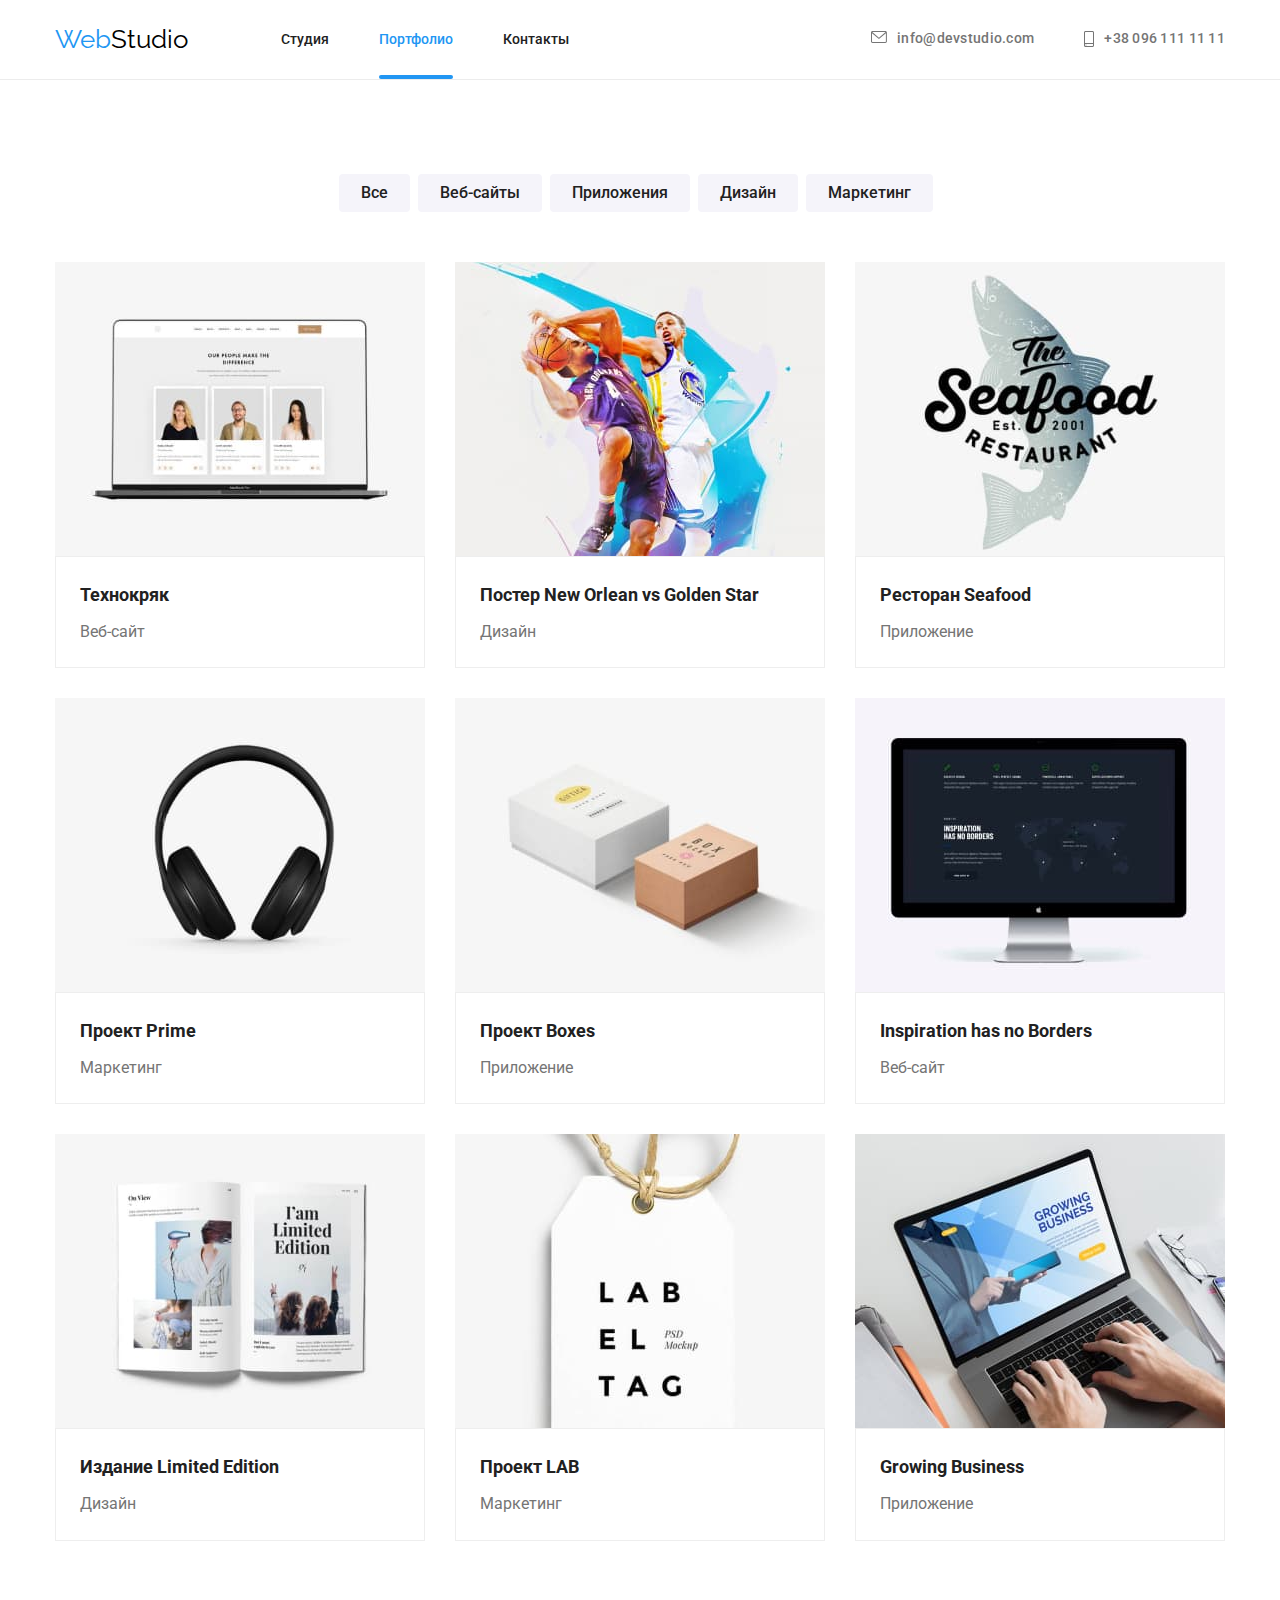
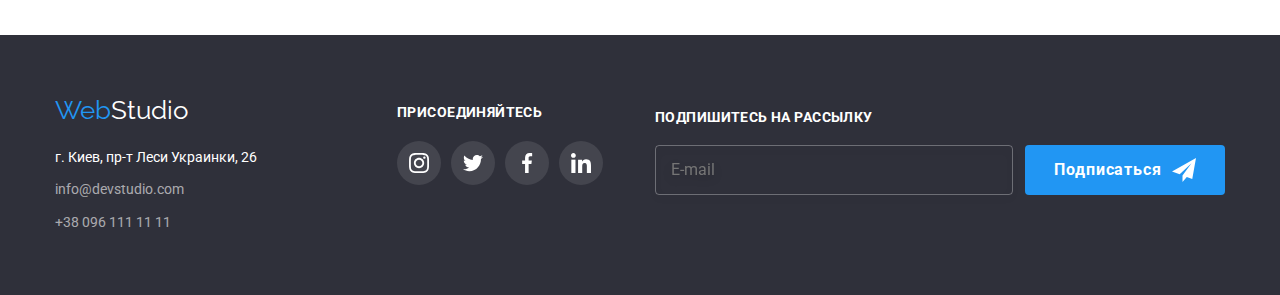
==== portfolio.html @ f8b04e7d "Add files" ====
<!DOCTYPE html>
<html lang="en">

<head>

    <meta charset="UTF-8">
    <meta http-equiv="X-UA-Compatible" content="IE=edge">
    <meta name="viewport" content="width=device-width, initial-scale=1.0">
    <title>Портфолио</title>
    <link
        href="https://fonts.googleapis.com/css2?family=Raleway:wght@700&family=Roboto:wght@400;500;700;900&display=swap"
        rel="stylesheet">
    <link rel="stylesheet"
        href="https://cdnjs.cloudflare.com/ajax/libs/modern-normalize/1.1.0/modern-normalize.min.css">
    <link rel="stylesheet" href="./css/styles.css">
</head>

<body>
    <header class="page-header">
        <nav class="container main-nav">
            <a href="./index.html" class="logo">Web</a>

            <!-- Навігація на інші сторінки -->
            <ul class="site-nav list">
                <li class="item"><a href="./index.html" class="link">Студия</a></li>
                <li class="item"><a href="./portfolio.html" class="link current">Портфолио</a></li>
                <li class="item"><a href="" class="link">Контакты</a></li>
            </ul>

            <ul class="contacts list">
                <li class="contact-item">
                    <a class="contact-link" href="mailto:info@devstudio.com">
                        <svg class="contact-nav" width="16" height="12">
                            <use href="./images/icons/symbol-defs.svg#icon-envelope"></use>
                        </svg>
                        info@devstudio.com</a>
                </li>
                <li class="contact-item">
                    <a class="contact-link" href="tel:+380961111111">
                        <svg class="contact-nav" width="10" height="16">
                            <use href="./images/icons/symbol-defs.svg#icon-smartphone"></use>
                        </svg>
                        +38 096 111 11 11</a>
                </li>
            </ul>
        </nav>
    </header>
    <main>
        <!-- Фільтри -->
        <section class="filters">
            <div class="container">
                <h1 class="filter-title">Filters</h1>
                <ul class="filters-nav list">
                    <li><button type="button primary" class="filter">Все</button></li>
                    <li><button type="button secondary" class="filter">Веб-сайты</button></li>
                    <li><button type="button secondary" class="filter">Приложения</button></li>
                    <li><button type="button secondary" class="filter">Дизайн</button></li>
                    <li><button type="button secondary" class="filter">Маркетинг</button></li>
                </ul>

                <ul class="samples-list">
                    <li class="samples">
                        <div class="sample-thumb">
                        <img class="project" src="./images/jpg-images/project1.jpg" alt="Web-site" width="370">
                        
                        <div class="sample-overlay">
                            <p>Ресурс предлагает комплексные предложения с разным уровнем функционала и сервисов.
                            Все это позволит посетителю получить исчерпывающие сведения о компании или частном лице.</p>
                        </div>

                        </div>
                        <div class="sample-description">
                            <h2 class="sample">Технокряк</h2>
                            <p class="filter-type">Веб-сайт</p>
                        </div>
                    </li>

                    <li class="samples">
                        <div class="sample-thumb">
                        <img class="project" src="./images/jpg-images/project2.jpg" alt="Poster" width="370">
                        
                        <div class="sample-overlay">
                            <p>Ресурс предлагает комплексные предложения с разным уровнем функционала и сервисов.
                                Все это позволит посетителю получить исчерпывающие сведения о компании или частном лице.</p>
                        </div>
                        </div>
                        <div class="sample-description">
                            <h2 class="sample">Постер New Orlean vs Golden Star</h2>
                            <p class="filter-type">Дизайн</p>
                        </div>
                    </li>
                    <li class="samples">
                        <div class="sample-thumb">
                        <img class="project" src="./images/jpg-images/project3.jpg" alt="Application" width="370">
                        
                        <div class="sample-overlay">
                            <p>Ресурс предлагает комплексные предложения с разным уровнем функционала и сервисов.
                                Все это позволит посетителю получить исчерпывающие сведения о компании или частном лице.</p>
                        </div>
                        </div>
                        <div class="sample-description">
                            <h2 class="sample">Ресторан Seafood</h2>
                            <p class="filter-type">Приложение</p>
                        </div>
                    </li>
                    <li class="samples">
                        <div class="sample-thumb">
                        <img class="project" src="./images/jpg-images/project4.jpg" alt="Marketing" width="370">
                        
                        <div class="sample-overlay">
                            <p>Ресурс предлагает комплексные предложения с разным уровнем функционала и сервисов.
                                Все это позволит посетителю получить исчерпывающие сведения о компании или частном лице.</p>
                        </div>
                        </div>
                        <div class="sample-description">
                            <h2 class="sample">Проект Prime</h2>
                            <p class="filter-type">Маркетинг</p>
                        </div>
                    </li>
                    <li class="samples">
                        <div class="sample-thumb">
                        <img class="project" src="./images/jpg-images/project5.jpg" alt="Application" width="370">
                        
                        <div class="sample-overlay">
                            <p>Ресурс предлагает комплексные предложения с разным уровнем функционала и сервисов.
                                Все это позволит посетителю получить исчерпывающие сведения о компании или частном лице.</p>
                        </div>
                        </div>
                        <div class="sample-description">
                            <h2 class="sample">Проект Boxes</h2>
                            <p class="filter-type">Приложение</p>
                        </div>
                    </li>
                    <li class="samples">
                        <div class="sample-thumb">
                        <img class="project" src="./images/jpg-images/project6.jpg" alt="Web-site" width="370">
                        
                        <div class="sample-overlay">
                            <p>Ресурс предлагает комплексные предложения с разным уровнем функционала и сервисов.
                                Все это позволит посетителю получить исчерпывающие сведения о компании или частном лице.</p>
                        </div>
                        </div>
                        <div class="sample-description">
                            <h2 class="sample">Inspiration has no Borders</h2>
                            <p class="filter-type">Веб-сайт</p>
                        </div>
                    </li>
                    <li class="samples">
                        <div class="sample-thumb">
                        <img class="project" src="./images/jpg-images/project7.jpg" alt="Design" width="370">
                        
                        <div class="sample-overlay">
                            <p>Ресурс предлагает комплексные предложения с разным уровнем функционала и сервисов.
                                Все это позволит посетителю получить исчерпывающие сведения о компании или частном лице.</p>
                        </div>
                        </div>
                        <div class="sample-description">
                            <h2 class="sample">Издание Limited Edition</h2>
                            <p class="filter-type">Дизайн</p>
                        </div>
                    </li>
                    <li class="samples">
                        <div class="sample-thumb">
                        <img class="project" src="./images/jpg-images/project8.jpg" alt="Marketing" width="370">
                        
                        <div class="sample-overlay">
                            <p>Ресурс предлагает комплексные предложения с разным уровнем функционала и сервисов.
                                Все это позволит посетителю получить исчерпывающие сведения о компании или частном лице.</p>
                        </div>
                        </div>
                        <div class="sample-description">
                            <h2 class="sample">Проект LAB</h2>
                            <p class="filter-type">Маркетинг</p>
                        </div>
                    </li>
                    <li class="samples">
                        <div class="sample-thumb">
                        <img class="project" src="./images/jpg-images/project9.jpg" alt="Application" width="370">
                        
                        <div class="sample-overlay">
                            <p>Ресурс предлагает комплексные предложения с разным уровнем функционала и сервисов.
                                Все это позволит посетителю получить исчерпывающие сведения о компании или частном лице.</p>
                        </div>
                        </div>
                        <div class="sample-description">
                            <h2 class="sample">Growing Business</h2>
                            <p class="filter-type">Приложение</p>
                        </div>
                    </li>
                </ul>
            </div>
        </section>
    </main>
    <footer class="footer">
        <section class="container footer-nav">
            <div>
                <a href="./index.html" class="footer-logo">Web</a>
                <address>
                    <ul class="footer-contacts">
                        <li class="address-item"><a
                                href="https://www.google.com/maps/place/%D0%B1%D1%83%D0%BB%D1%8C%D0%B2%D0%B0%D1%80+%D0%9B%D0%B5%D1%81%D1%96+%D0%A3%D0%BA%D1%80%D0%B0%D1%97%D0%BD%D0%BA%D0%B8,+26,+%D0%9A%D0%B8%D1%97%D0%B2,+%D0%A3%D0%BA%D1%80%D0%B0%D1%97%D0%BD%D0%B0,+02000/@50.4265807,30.5383858,17z/data=!3m1!4b1!4m5!3m4!1s0x40d4cf0e033ecbe9:0x57a4dffefec77da0!8m2!3d50.4265807!4d30.5383858"
                                target="_blank" class="footer-contact-address">г.
                                Киев, пр-т Леси Украинки, 26</a></li>
                        <li class="address-item"><a href="mailto:info@devstudio.com"
                                class="footer-contact-email">info@devstudio.com</a>
                        </li>
                        <li class="address-item"><a href="tel:+380961111111" class="footer-contact-tel">+38 096 111 11
                                11</a></li>
                    </ul>
                </address>
            </div>
            <div class="join-us">
            <section class="join-us">
                <p class="join-title">Присоединяйтесь</p>
                <ul class="join-list">
                    <li class="social-link">
                        <a class="icon-link" href="./images/icons/symbol-defs.svg#icon-instagram">
                            <svg class="social-icon" width="20" height="20">
                                <use href="./images/icons/symbol-defs.svg#icon-instagram">
                                </use>
                            </svg>
                        </a>
                    </li>
                    <li class="social-link">
                        <a class="icon-link" href="./images/icons/symbol-defs.svg#icon-twitter">
                            <svg class="social-icon" width="20" height="20">
                                <use href="./images/icons/symbol-defs.svg#icon-twitter"></use>
                            </svg>
                        </a>
                    </li>
                    <li class="social-link">
                        <a class="icon-link" href="./images/icons/symbol-defs.svg#icon-facebook">
                            <svg class="social-icon" width="20" height="20">
                                <use href="./images/icons/symbol-defs.svg#icon-facebook"></use>
                            </svg>
                        </a>
                    </li>
                    <li class="social-link">
                        <a class="icon-link" href="./images/icons/symbol-defs.svg#icon-linkedin">
                            <svg class="social-icon" width="20" height="20">
                                <use href="images/icons/symbol-defs.svg#icon-linkedin"></use>
                            </svg>
                        </a>
                    </li>
                </ul>
            </div>
            <div class="subscription">
               <p class="subscription-text">Подпишитесь на рассылку
                 <form class="subscription-form" name="subscription-form" autocomplete="off">
                   <label class="subscription-label">
                       <input placeholder="E-mail" type="email" name="email" class="email" />

                         <button type="button" class="subscription-submit">Подписаться
                        <svg width="24" height="24" class="subscribe-icon">
                    <use width="24" height="24" href="./images/icons/symbol-defs.svg#icon-icon-send"></use>
                        </svg>
                  </button>
                </label>
              </form>
            </p>
         </div>
        </div>
      </div>
    </section>
    </footer>
</body>
</html>
---- css/styles.css ----
/* main color #212121 */
/* secondary color #757575 */
/* accent color #2196F3 */
/* main white color #FFFFFF */
/* secondary white color rgba(255, 255, 255, 0.6) */

:root {
    --primary-text-color: #757575;
    --title-text-color: #212121;
    --accent-color: rgb(33, 150, 243);
    --primary-white-color: #FFFFFF;
    --button-color: #F5F4FA;
    --secondary-white-color: rgba(255, 255, 255, 0.6);
    --footer-color: #2F303A;
    --logo-text-color: #000000;
    --team-bg-color: #f5f4fa;
    --secondary-border-color: #eeeeee;
    --order-background: #C4C4C4;
    --border-color: #ECECEC;
    --icon-fill: rgba(175, 177, 184, 1);
    --backdrop-background: rgba(0, 0, 0, 0.2);

    --timing-function: cubic-bezier(0.4, 0, 0.2, 1);
}

body {
    /* width: 1200px; */
    font-family: Roboto, sans-serif;
    background-color: var(--primary-white-color);
    color: var(--primary-text-color);
}

.container {
    padding-left: 15px;
    padding-right: 15px;
    margin-left: auto;
    margin-right: auto;
    width: 1200px;
}

header {
    border-bottom: 1px solid var(--border-color);
    padding: 24px 0;
}

.main-nav {
    display: flex;
    align-items: center;
    /* height: 80px; */
}

.logo {
    color: var(--accent-color);
    font-family: Raleway, sans-serif;
    font-size: 26px;
    line-height: 1.19;
    text-decoration: none;
    /* color: #2196F3; */
}

.logo::after {
    content: "Studio";
    color: var(--logo-text-color);
}

/* any list */
ul {
    list-style: none;
    padding: 0;
    margin: 0;
}

/* site nav */

.site-nav {
    display: flex;
    margin-left: 93px;
}

.site-nav .item:not(:last-child) {
    margin-right: 50px;
}

.site-nav .link {
    padding-top: 32px ;
    padding-bottom: 32px;
    position: relative;
    font-weight: 500;
    font-size: 14px;
    line-height: 1.14;
    color: var(--title-text-color);
    text-decoration: none;
    transition-duration: 250ms;
    transition-timing-function: cubic-bezier(0.4, 0, 0.2, 1);
}

.site-nav .link:hover,
.site-nav .link:focus {
    color: var(--accent-color);
}

.link.current::after {
    position: absolute;
    bottom: 0;
    left: 0;
    content: "";
    display: inline-block;
    width: 100%;
    height: 4px;
    background: #2196F3;
    border-radius: 2px;
}





/* header contacts */
.contacts {
    display: flex;
    margin-left: auto;
}

.contacts a {
    display: flex;
}

/* justify-content: center;
    align-items: center; */
/* font-size: 14px;
    line-height: 1.1;
    letter-spacing: 0.02em;
    color: var(--primary-text-color);
 */

.contacts .contact-item+.contact-item {
    margin-left: 50px;
}

.contact-nav {
    margin-right: 10px;
}

.contact-link {
    color: var(--primary-text-color);
    fill: var(--primary-text-color);
    font-weight: 500;
    font-size: 14px;
    line-height: 1.14;
    letter-spacing: 0.02em;
    text-decoration: none;
    transition-duration: 250ms;
    transition-timing-function: cubic-bezier(0.4, 0, 0.2, 1);
}

.contact-link:hover,
.contact-link:focus {
    color: var(--accent-color);
    fill: var(--accent-color);
}

/* .contacts list {
    display: flex;
    margin-right: 10px;
} */

.filters-nav .link {
    color: var(--accent-color);
    transition-duration: 250ms;
    transition-timing-function: cubic-bezier(0.4, 0, 0.2, 1);
}

.filters-nav .link:hover,
.filters-nav .link:focus {
    color: var(--accent-color);
}

.link.current {
    color: var(--accent-color);
}

/* Эффективные решения для вашего бизнеса */
.order {
    height: 600px;
    max-width: 1600px;
    margin-left: auto;
    margin-right: auto;
    background-image:
     linear-gradient(to right, rgba(47, 48, 58, 0.4), rgba(47, 48, 58, 0.4)),
        url(../images/jpg-images/order-image.jpg);
    background-repeat: no-repeat;
    background-position: center;
    background-size: cover;
    text-align: center;
    padding-top: 200px;
    padding-bottom: 200px;
}

.order-title {
    text-align: center;
    margin: 0 auto;
    /* padding-bottom: 30px;
    /* margin-top: 0; */
    margin-bottom: 30px;
    font-weight: 900;
    font-size: 44px;
    line-height: 1.36;
    /* text-align: center; */
    letter-spacing: 0.06em;
    text-transform: uppercase;
    color: var(--primary-white-color);
    width: 696px;
}

.backdrop{
    position: fixed;
    top: 0;
    left: 0;
    width: 100%;
    height: 100%;
    background-color: var(--backdrop-background);
    transition: opacity 250ms cubic-bezier(0.4, 0, 0.2, 1);
    opacity: 1;
}

.backdrop.is-hidden{
    opacity: 0;
    pointer-events: none;
}

.modal{
    display: inline-block;
    position: absolute;
    top: 50%;
    left: 50%;
    transform: translate(-50%, -50%);
    min-width: 528px;
    max-height: 581px;
    border-radius: 4px;
    padding: 40px;
    background: var(--primary-white-color);
    border-radius: 4px;
}


.close-button {
    position: absolute;
    display: flex;
    justify-content: center;
    align-items: center;
    right: 8px;
    top: 8px;
    border-radius: 50%;
    cursor: pointer;
    width: 30px;
    height: 30px;
    border: 1px solid var(--border-color);
    background-color: var(--primary-white-color);
    color: var(--accent-color);
    transition: fill 250ms var(--timing-function);
}

.close-icon:hover,
.close-icon:focus {
fill: var(--accent-color);
}

.close-icon {
    fill: var(--primary-text-color);
    width: 15px;
    height: 15px;
    border: 1px solid transparent;
}

.callback {
    margin-top: 0;
    margin-bottom: 12px;
    font-weight: 700;
    font-size: 20px;
    line-height: 1.15;
    text-align: center;
    letter-spacing: 0.03em;
    color: var(--title-text-color);
}
.form-field{
position: relative;
margin-bottom: 10px;
transition: border 250ms var(--timing-function);
}

.input-title{
width: 100%;
top: 50%;
left: 0;
display: block;
margin-bottom: 5px;
font-weight: 400;
font-size: 12px;
line-height: 1.16;
letter-spacing: 0.01em;
color: var(--primary-text-color);
text-align: left;
}

.form-input{
    display: block;
    width: 100%;
    height:40px;
    margin: 0;
    padding: 10px 30px 10px 40px;
    font: inherit;
    border: 1px solid rgba(33, 33, 33, 0.2);
    border-radius: 4px;
    cursor: pointer;
    outline: none;
    transition: border 250ms var(--timing-function);
   
}

.form-input:focus-within,
.form-input:hover{
    border: 1px solid var(--accent-color);
}

.input-icon {
    position: absolute;
    top: 30px;
    left: 10px;
    transition: border 250ms var(--timing-function);
}

.form-field:focus-within .input-icon,
.form-field:hover .input-icon{
fill: var(--accent-color);
}

.textarea-field {
    outline: none;
    resize: none;
    justify-content: center;
    padding: 16px 12px;
    width: 448px;
    height: 120px;
    margin-top: 4px;

    border: 1px solid rgba(33, 33, 33, .2);
    transition: border 250ms var(--timing-function);
    cursor: pointer;
    border-radius: 4px;

}

.textarea-field:focus,
 .textarea-field:hover{
    border: 1px solid var(--accent-color);
}

  .checkbox {
    display: block;
    position: relative;
    
}

.input-checkbox{
    width: 16px;
    height: 16px;
}
.contract-checkbox {
    display: flex;
    justify-content: center;
    align-items: center;

}
   .checkbox-icon { 
    display: flex;
    justify-content: center;
    align-items: center;
    margin-right: 7px;
    width: 16px;
    height: 16px;
    top: 50%;
    transform: translateY(-50%);
    
    border: 2px solid var(--accent-color);
    border-radius: 2px;
    overflow: hidden;
    cursor: pointer;
    background-color: var(--primary-white-color);
    fill: var(--accent-color);
    opacity: 0;
    transition: border 250ms var(--timing-function), background 250ms var(--timing-function);
    
    }

.input-checkbox:checked+.checkbox-icon {
    background-color: var(--accent-color);
    background-origin: border-box;
    border-color: var(--accent-color);
    fill: var(--primary-white-color);
}

.input-checkbox:checked+.checkbox-icon:focus,
.input-checkbox:checked+.checkbox-icon:hover {
background-color: var(--accent-color);
}



.text-checkbox {
    font-size: 14px;
    line-height: 1.71;
    color: var(--primary-text-color);
}

.checkbox-link {
    color: var(--accent-color);
    text-decoration: underline;
}

.form-button{
    border: none;
    background-color: var
    width: 200px;
    height: 50px;
    padding: 10px 55px;
    font-weight: 700;
    font-size: 16px;
    line-height: 1.88;
    letter-spacing: 0.06em;
    border-radius: 4px;
    cursor: pointer;
    transition: border 250ms var(--timing-function), background 250ms var(--timing-function);
}

.form-button:hover,
.form-button:focus {
color: var(--primary-white-color);
background-color: var(--accent-color);
box-shadow: 0px 4px 4px rgba(0, 0, 0, 0.15);
}


/* Заказать услугу */
.button {
    display: flex;
    padding: 10px 32px;
    min-width: 200px;
    height: 50px;
    font-family: inherit;
    color: var(--primary-white-color);
    background-color: var(--accent-color);
    font-weight: 700;
    font-size: 16px;
    line-height: 1.9;
    border: none;
    border-radius: 4px;
    cursor: pointer;
    letter-spacing: 0.06em;
    margin: 0 auto;
}

/* order buttons */

/* .button.primary {
    color: var(--primary-white-color);
    background-color: var(--accent-color);
}

.button.secondary {
    color: var(--accent-color);
    background-color: var(--primary-white-color);
}

.button:hover,
.button:focus {
    color: var(--primary-white-color);
    background-color: var(--accent-color);
} */

/* direction and team */

.works-list {
    display: flex;
}

.works {
    padding-top: 94px;
    padding-bottom: 94px;

}

.works-list .work:not(:last-child) {
    margin-right: 30px;
}

.work-title {
    text-align: center;
    color: var(--title-text-color);
    font-weight: 700;
    font-size: 36px;
    line-height: 1.17;
    margin-bottom: 50px;
    margin-top: 0;
}

.work-thumb{
    position:relative;
}

.work-sample{
    display: block;
}

.work-item{
display: flex;
justify-content: center;
position: absolute;
bottom: 0;
left: 0;
width: 370px;
background: rgba(47, 48, 58, 0.8);
color: var(--primary-white-color);
}


.work-item-title{
font-size: 14px;
font-weight: 700;
line-height: 1.14;
letter-spacing: 0.03em;
text-transform: uppercase;
padding-top: 27px;
padding-bottom: 27px;
margin: 0;
}



/* our team */

.team-list {
    display: flex;
    flex-wrap: wrap;
}

.team-title {
    text-align: center;
    color: var(--title-text-color);
    font-weight: 700;
    font-size: 36px;
    line-height: 1.17;
    margin-bottom: 50px;
    margin-top: 0;
}

.team-members {
    background-color: var(--team-bg-color);
    padding-top: 94px;
    padding-bottom: 94px;

}

.team-member {
    width: calc(100% -3*30/4);
    box-shadow: 0px 1px 3px rgba(0, 0, 0, 0.12), 0px 1px 1px rgba(0, 0, 0, 0.14), 0px 2px 1px rgba(0, 0, 0, 0.2);
    border-radius: 0px 0px 4px 4px;
}

.person {
    display: block;
    width: 270px;
    height: 260px;
}

.team-list .team-member:not(:last-child) {
    margin-right: 30px;
}

.specialist {
    display: block;
    padding-top: 30px;
    padding-bottom: 30px;
    text-align: center;
    background-color: var(--primary-white-color);
    border-radius: 0px 0px 4px 4px;
}

.specialist-links {
    display: flex;
    margin-left: 32px;
}

.specialist-links .social-link {
    fill: var(--icon-fill);
}

.specialist-links .social-link:not(:last-child) {
    margin-right: 10px;
}

.name {
    color: var(--title-text-color);
    /* height: 19px; */
    margin-top: 0;
    margin-bottom: 0;
    font-weight: 500;
    font-size: 16px;
    line-height: 1.19;
}

.position {
    margin-top: 10px;
    margin-bottom: 0;
    padding-bottom: 16px;
    font-size: 16px;
    line-height: 1.19;
}

/* --------Clients------- */

.clients {
    display: flex;
    justify-content: center;
    padding-top: 94px;
    padding-bottom: 94px;
}

.clients-title {
    text-align: center;
    color: var(--title-text-color);
    font-weight: 700;
    font-size: 36px;
    line-height: 1.17;
    margin-bottom: 50px;
    margin-top: 0;
    letter-spacing: 0.03em;
}

.clients-list {
    display: flex;
    justify-content: center;
    align-items: center;
}

.clients-list .clients-item:not(:last-child) {
    margin-right: 30px;
}

.clients-item {
    width: 170px;
}

.button-client {
    display: flex;
    justify-content: center;
    width: 170px;
    height: 92px;
    border: 1px solid var(--icon-fill);
    fill: var(--icon-fill);
    border-radius: 4px;
    transition-duration: 250ms;
    transition-timing-function: cubic-bezier(0.4, 0, 0.2, 1);
}

.button-client:hover,
.button-client:focus {
    fill: var(--accent-color);
    border: 1px solid var(--accent-color);
}

.button-icon {
    width: 106px;
    height: 60px;
    margin: 16px 32px;
    color: var(--icon-fill);
    justify-content: center;
}

/* filters */

.filters {
    padding-top: 94px;
    padding-bottom: 94px;
}

.filter {
    display: inline-block;
    padding: 6px 22px;
    /* height: 38px; */
    font-family: inherit;
    color: var(--title-text-color);
    background-color: var(--button-color);
    text-align: center;
    font-weight: 500;
    font-size: 16px;
    line-height: 1.6;
    border: none;
    border-radius: 4px;
    cursor: pointer;
    margin-right: 8px;
    transition-duration: 250ms;
    transition-timing-function: cubic-bezier(0.4, 0, 0.2, 1);
}

.filter:hover,
.filter:focus {
    color: var(--primary-white-color);
    background-color: var(--accent-color);
}

.filter-title {
    display: none;
}

.filters-nav {
    display: flex;
    justify-content: center;
    margin-bottom: 50px;
}


.filter-type {
    font-size: 16px;
    line-height: 1.9;
    margin-top: 0;
    margin-bottom: 0;
}

.samples-list {
    display: flex;
    flex-wrap: wrap;
}

.samples {
    margin-right: 30px;
    margin-bottom: 30px;
    flex-basis: calc((100% - 60px) / 3);
    max-width: 370px;
    background: var(--primary-white-color);
}

.samples:nth-of-type(3n) {
    margin-right: 0;
}

.samples:nth-last-child(-n + 3) {
    margin-bottom: 0;
}

.sample {
    color: var(--title-text-color);
    font-weight: 700;
    font-size: 18px;
    line-height: 2;
    margin-bottom: 4px;
    margin-top: 0;
}

.sample-thumb{
    position: relative;
    width: 370px;
    height:294px;
    overflow: hidden;
    margin-left: auto;
    margin-left: auto;
    cursor: pointer;  
}

.sample-thumb:hover .sample-overlay{
    transform: translateX(0);
    opacity: 0.8;
}

.sample-overlay{
  position: absolute; 
  top: 0; 
  left: 0;
  width: 100%;
  height: 100%;
  background: rgba(33, 150, 243, 1);
  transform: translateY(100%);
  transition: 250ms cubic-bezier(0.4, 0, 0.2, 1);
  
}

.sample-overlay > p{
    font-weight: 400;
    font-size: 18px;
    line-height: 28px;
    letter-spacing: 0.03em;
    margin: 63px 24px;
    color: var(--primary-white-color);
}

.samples:hover,
.samples:focus {
    box-shadow: 0px 1px 1px rgba(0, 0, 0, 0.12), 0px 4px 4px rgba(0, 0, 0, 0.06), 1px 4px 6px rgba(0, 0, 0, 0.16);
}

.samples img {
    display: block;
}

.sample-description {
    display: block;
    padding: 20px 24px 20px 24px;
    border: 1px solid var(--secondary-border-color);
}

.project {
    width: 370px;
    height: 294px;
}


/* our features */

.our-features {
    margin: 0;
    display: none;
}

.features-list {
    display: flex;
    width: 1200px;
}

.feature-titles {
    display: flex;
    flex-wrap: wrap;
    justify-content: space-between;
    padding: 0;
    margin: 0;

}

.features {
    padding-top: 94px;
    margin: 0;
    display: flex;
    justify-content: space-between;
}

.feature::before {
    display: block;
    content: "";
    width: 270px;
    height: 120px;
    margin-bottom: 30px;
    background-repeat: no-repeat;
    background-size: 70px;
    background-position: center;
    background-color: var(--button-color);
    border-radius: 4px;
}

.icon-antenna::before {
    background-image: url(../images/icons/SVG-light/antenna-icon-copy.svg);
}

.icon-clock::before {
    background-image: url(../images/icons/SVG-light/clock-icon-copy.svg);
}

.icon-diagram::before {
    background-image: url(../images/icons/SVG-light/diagram-icon-copy.svg);
}

.icon-astronaut::before {
    background-image: url(../images/icons/SVG-light/astronaut-icon-copy.svg);
}


.features-list .feature:not(:last-child) {
    margin-right: 30px;
}

.feature-title {
    color: var(--title-text-color);
    font-weight: 700;
    font-size: 14px;
    line-height: 1.14;
    text-transform: uppercase;
    margin-top: 0;
    margin-bottom: 10px;
    letter-spacing: 0.03em;
}

.feature-text {
    margin-top: 10px;
    margin-bottom: 0;
    font-size: 14px;
    line-height: 1.7;
    letter-spacing: 0.03em;
}

/* footer */
.footer {
    display: flex;
    margin-top: 0;
    background-color: var(--footer-color);
    padding-top: 60px;
    padding-bottom: 60px;
}

.footer-nav {
    display: flex;
} 

.footer-contacts {
    margin-top: 20px;
}

.footer-contact-address {
    color: var(--primary-white-color);
    font-size: 14px;
    line-height: 1.7;
    text-decoration: none;
    font-style: normal;
    transition-duration: 250ms;
    transition-timing-function: cubic-bezier(0.4, 0, 0.2, 1);
}

.footer-contact-tel,
.footer-contact-email {
    color: var(--secondary-white-color);
    font-size: 14px;
    line-height: 1.7;
    text-decoration: none;
    font-style: normal;
    transition-duration: 250ms;
    transition-timing-function: cubic-bezier(0.4, 0, 0.2, 1);
}

.footer-contacts a:hover,
.footer-contacts a:focus {
    color: var(--accent-color);
}

.address-item:not(:last-child) {
    margin-bottom: 9px;
}


.footer-logo {
    color: var(--accent-color);
    font-family: Raleway, sans-serif;
    font-size: 26px;
    line-height: 1.19;
    text-decoration: none;
}

.footer-logo::after {
    content: "Studio";
    color: var(--primary-white-color);
}

.join-us {
    margin-left: 70px;
}

.join-title {
    font-weight: 700;
    font-size: 14px;
    line-height: 1.14;
    letter-spacing: 0.03em;
    text-transform: uppercase;
    color: var(--primary-white-color);
    margin-top: 10px;
    margin-bottom: 20px;
}

.join-list {
    display: flex;
    align-items: center;
}

.social-link {
    fill: var(--primary-white-color);
}

.join-list .social-link:not(:last-child) {
    margin-right: 10px;
}

.icon-link {
    display: flex;
    justify-content: center;
    align-items: center;
    width: 44px;
    height: 44px;
    background: rgba(255, 255, 255, 0.1);
    border-radius: 50%;
    margin-left: auto;
    margin-right: auto;
    fill: var(--grey-text-color);
    transition-duration: 250ms;
    transition-timing-function: cubic-bezier(0.4, 0, 0.2, 1);
}

.icon-link:hover,
.icon-link:focus {
    fill: var(--primary-white-color);
    background-color: var(--accent-color);
    border-radius: 50%;
}
 /* -----------------Subscribe---------------- */
.subscription {
    display: block;
    margin-right: 0;
    margin-left: auto;
}

.subscription-text {
    font-weight: 700;
    font-size: 14px;
    line-height: 16px;
    letter-spacing: 0.03em;
    text-transform: uppercase;
    padding: 0;
    margin-bottom: 20px;
    color: var(--primary-white-color);
}
.subscription-label {
    display: flex;
    margin: 0;
}

.email {
    display: block;
    font-weight: 400;
    font-size: 16px;
    line-height: 1.25;

    width: 358px;
    height: 50px;
    margin-right: 12px;
    padding: 15px 15px;

    border: 1px solid rgba(255, 255, 255, 0.3);
    filter: drop-shadow(0px 4px 4px rgba(0, 0, 0, 0.15));
    border-radius: 4px;
    color: var(--primary-white-color);
    background-color: transparent;

}


.subscribe-icon {
    margin-left: 10px;
    fill: var(--primary-white-color);
    width: 24px;
    height: 24px;
    }

 .subscription-submit {
    display: flex;
    justify-content: center;
    align-items: center;
    
    min-width: 200px;
    height: 50px;
    font-family: inherit;
    font-weight: 700;
    font-size: 16px;
    line-height: 1.88;
    letter-spacing: 0.06em;
    border: 1px solid transparent;
    border-radius: 4px;
    color: var(--primary-white-color);
    background-color: var(--accent-color);
    cursor: pointer;
    }
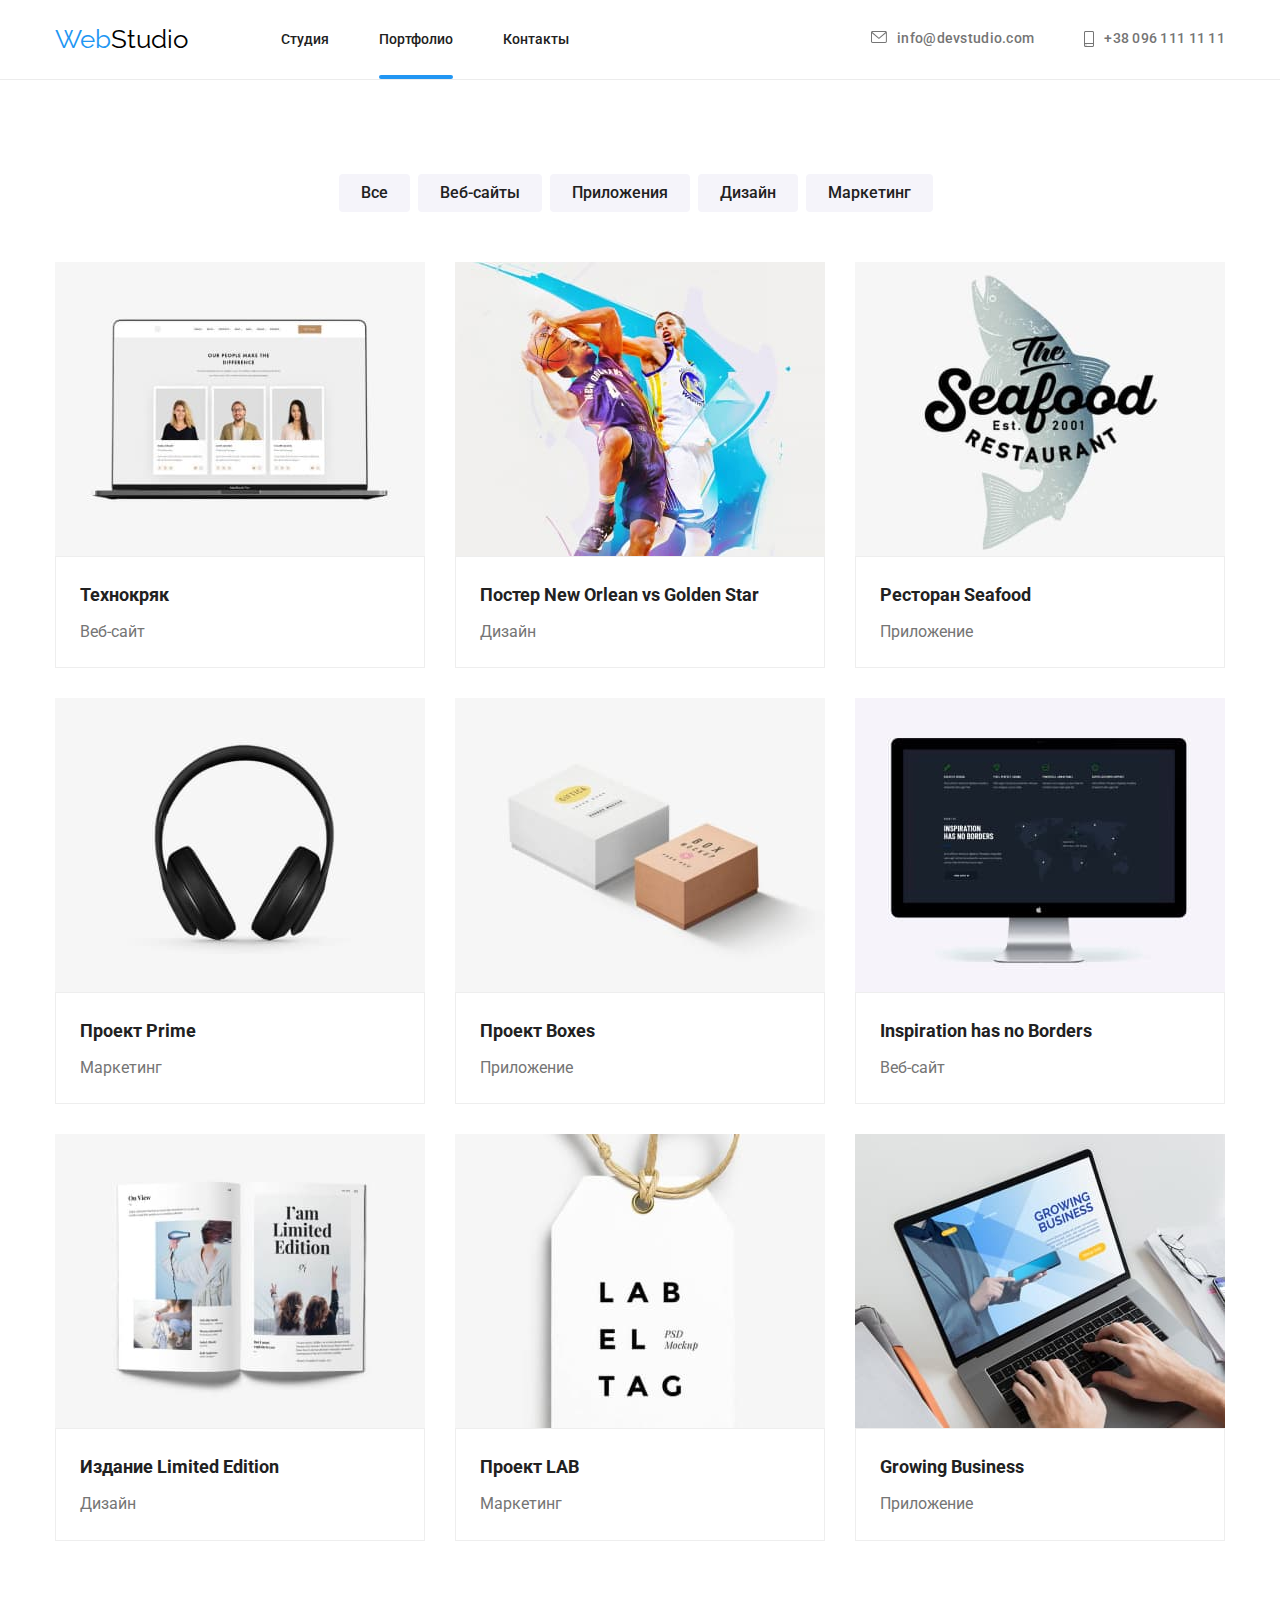
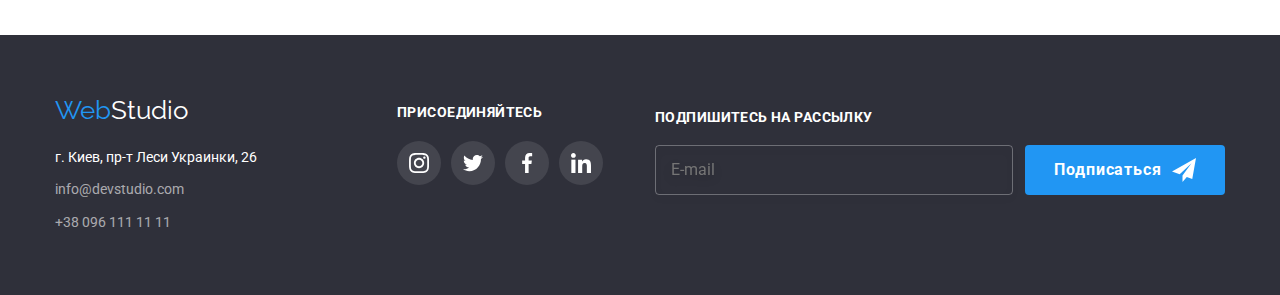
==== commit c09e23bf: "Update portfolio.html" ====
--- a/portfolio.html
+++ b/portfolio.html
@@ -22,22 +22,22 @@
 
             <!-- Навігація на інші сторінки -->
             <ul class="site-nav list">
-                <li class="item"><a href="./index.html" class="link">Студия</a></li>
-                <li class="item"><a href="./portfolio.html" class="link current">Портфолио</a></li>
-                <li class="item"><a href="" class="link">Контакты</a></li>
+                <li class="site-nav__item"><a href="./index.html" class="site-nav__link">Студия</a></li>
+                <li class="site-nav__item"><a href="./portfolio.html" class="site-nav__link site-nav__link-current">Портфолио</a></li>
+                <li class="site-nav__item"><a href="" class="site-nav__link">Контакты</a></li>
             </ul>
 
             <ul class="contacts list">
-                <li class="contact-item">
-                    <a class="contact-link" href="mailto:info@devstudio.com">
-                        <svg class="contact-nav" width="16" height="12">
+                <li class="contact__item">
+                    <a class="contact__link" href="mailto:info@devstudio.com">
+                        <svg class="contact__image" width="16" height="12">
                             <use href="./images/icons/symbol-defs.svg#icon-envelope"></use>
                         </svg>
                         info@devstudio.com</a>
                 </li>
-                <li class="contact-item">
-                    <a class="contact-link" href="tel:+380961111111">
-                        <svg class="contact-nav" width="10" height="16">
+                <li class="contact__item">
+                    <a class="contact__link" href="tel:+380961111111">
+                        <svg class="contact__image" width="10" height="16">
                             <use href="./images/icons/symbol-defs.svg#icon-smartphone"></use>
                         </svg>
                         +38 096 111 11 11</a>
--- a/css/styles.css
+++ b/css/styles.css
@@ -38,6 +38,12 @@
     width: 1200px;
 }
 
+ul {
+    list-style: none;
+    padding: 0;
+    margin: 0;
+}
+
 header {
     border-bottom: 1px solid var(--border-color);
     padding: 24px 0;
@@ -48,6 +54,7 @@
     align-items: center;
     /* height: 80px; */
 }
+/* --------------------------------logo------------------------------------ */
 
 .logo {
     color: var(--accent-color);
@@ -63,26 +70,19 @@
     color: var(--logo-text-color);
 }
 
-/* any list */
-ul {
-    list-style: none;
-    padding: 0;
-    margin: 0;
-}
-
-/* site nav */
+/* -------------------------------site nav-------------------------------------*/
 
 .site-nav {
     display: flex;
     margin-left: 93px;
 }
 
-.site-nav .item:not(:last-child) {
+.site-nav__item:not(:last-child) {
     margin-right: 50px;
 }
 
-.site-nav .link {
-    padding-top: 32px ;
+.site-nav__link {
+    padding-top: 32px;
     padding-bottom: 32px;
     position: relative;
     font-weight: 500;
@@ -94,12 +94,12 @@
     transition-timing-function: cubic-bezier(0.4, 0, 0.2, 1);
 }
 
-.site-nav .link:hover,
-.site-nav .link:focus {
+.site-nav__link:hover,
+.site-nav__link:focus {
     color: var(--accent-color);
 }
 
-.link.current::after {
+.site-nav__link-current::after {
     position: absolute;
     bottom: 0;
     left: 0;
@@ -113,35 +113,26 @@
 
 
 
-
-
-/* header contacts */
+/* ------------header contacts----------------------------- */
 .contacts {
     display: flex;
     margin-left: auto;
 }
 
-.contacts a {
-    display: flex;
-}
-
-/* justify-content: center;
-    align-items: center; */
-/* font-size: 14px;
-    line-height: 1.1;
-    letter-spacing: 0.02em;
-    color: var(--primary-text-color);
- */
-
-.contacts .contact-item+.contact-item {
-    margin-left: 50px;
-}
-
-.contact-nav {
+.contact__link {
+    display: flex;
+}
+
+.contact__item:not(:last-child) {
+    margin-right: 50px;
+}
+
+.contact__image {
     margin-right: 10px;
 }
 
-.contact-link {
+.contact__link {
+    display: flex;
     color: var(--primary-text-color);
     fill: var(--primary-text-color);
     font-weight: 500;
@@ -153,17 +144,13 @@
     transition-timing-function: cubic-bezier(0.4, 0, 0.2, 1);
 }
 
-.contact-link:hover,
-.contact-link:focus {
+.contact__link:hover,
+.contact__link:focus {
     color: var(--accent-color);
     fill: var(--accent-color);
 }
 
-/* .contacts list {
-    display: flex;
-    margin-right: 10px;
-} */
-
+/* ----------------------------filters--------------------------- */
 .filters-nav .link {
     color: var(--accent-color);
     transition-duration: 250ms;
@@ -213,6 +200,7 @@
 }
 
 .backdrop{
+    z-index: 3;
     position: fixed;
     top: 0;
     left: 0;
@@ -266,7 +254,7 @@
 }
 
 .close-icon {
-    fill: var(--primary-text-color);
+    fill: var(--logo-text-color);
     width: 15px;
     height: 15px;
     border: 1px solid transparent;
@@ -293,7 +281,7 @@
 top: 50%;
 left: 0;
 display: block;
-margin-bottom: 5px;
+margin-bottom: 4px;
 font-weight: 400;
 font-size: 12px;
 line-height: 1.16;
@@ -363,13 +351,34 @@
 
 .input-checkbox{
     width: 16px;
-    height: 16px;
-}
+    height: 15px;
+}
+.fake{
+    display: inline-block;
+    width: 16px;
+    height: 15px;
+    border: 2px solid black;
+    border-radius: 4px;
+    margin-left: -16px;
+}
+
+.input-checkbox:checked + .fake{
+    /* background-color: var(--accent-color); */
+    /* background-image:url(../images/icons/symbol-defs.svg#icon-icon-check1) ; */
+    /* background-size: contain;
+    background-origin: border-box; */
+    border: 2px solid var(--accent-color);
+
+}
+
 .contract-checkbox {
     display: flex;
     justify-content: center;
     align-items: center;
-
+    font-size: 14px;
+    line-height: 1.71;
+    letter-spacing: 0.03em;
+    color: var(--primary-text-color);
 }
    .checkbox-icon { 
     display: flex;
@@ -377,7 +386,7 @@
     align-items: center;
     margin-right: 7px;
     width: 16px;
-    height: 16px;
+    height: 15px;
     top: 50%;
     transform: translateY(-50%);
     
@@ -389,7 +398,6 @@
     fill: var(--accent-color);
     opacity: 0;
     transition: border 250ms var(--timing-function), background 250ms var(--timing-function);
-    
     }
 
 .input-checkbox:checked+.checkbox-icon {
@@ -419,7 +427,8 @@
 
 .form-button{
     border: none;
-    background-color: var
+    background-color: var(--accent-color);
+    color: var(--primary-white-color);
     width: 200px;
     height: 50px;
     padding: 10px 55px;
@@ -429,15 +438,15 @@
     letter-spacing: 0.06em;
     border-radius: 4px;
     cursor: pointer;
-    transition: border 250ms var(--timing-function), background 250ms var(--timing-function);
-}
-
-.form-button:hover,
+    /* transition: border 250ms var(--timing-function), background 250ms var(--timing-function); */
+}
+
+/* .form-button:hover,
 .form-button:focus {
 color: var(--primary-white-color);
 background-color: var(--accent-color);
 box-shadow: 0px 4px 4px rgba(0, 0, 0, 0.15);
-}
+} */
 
 
 /* Заказать услугу */
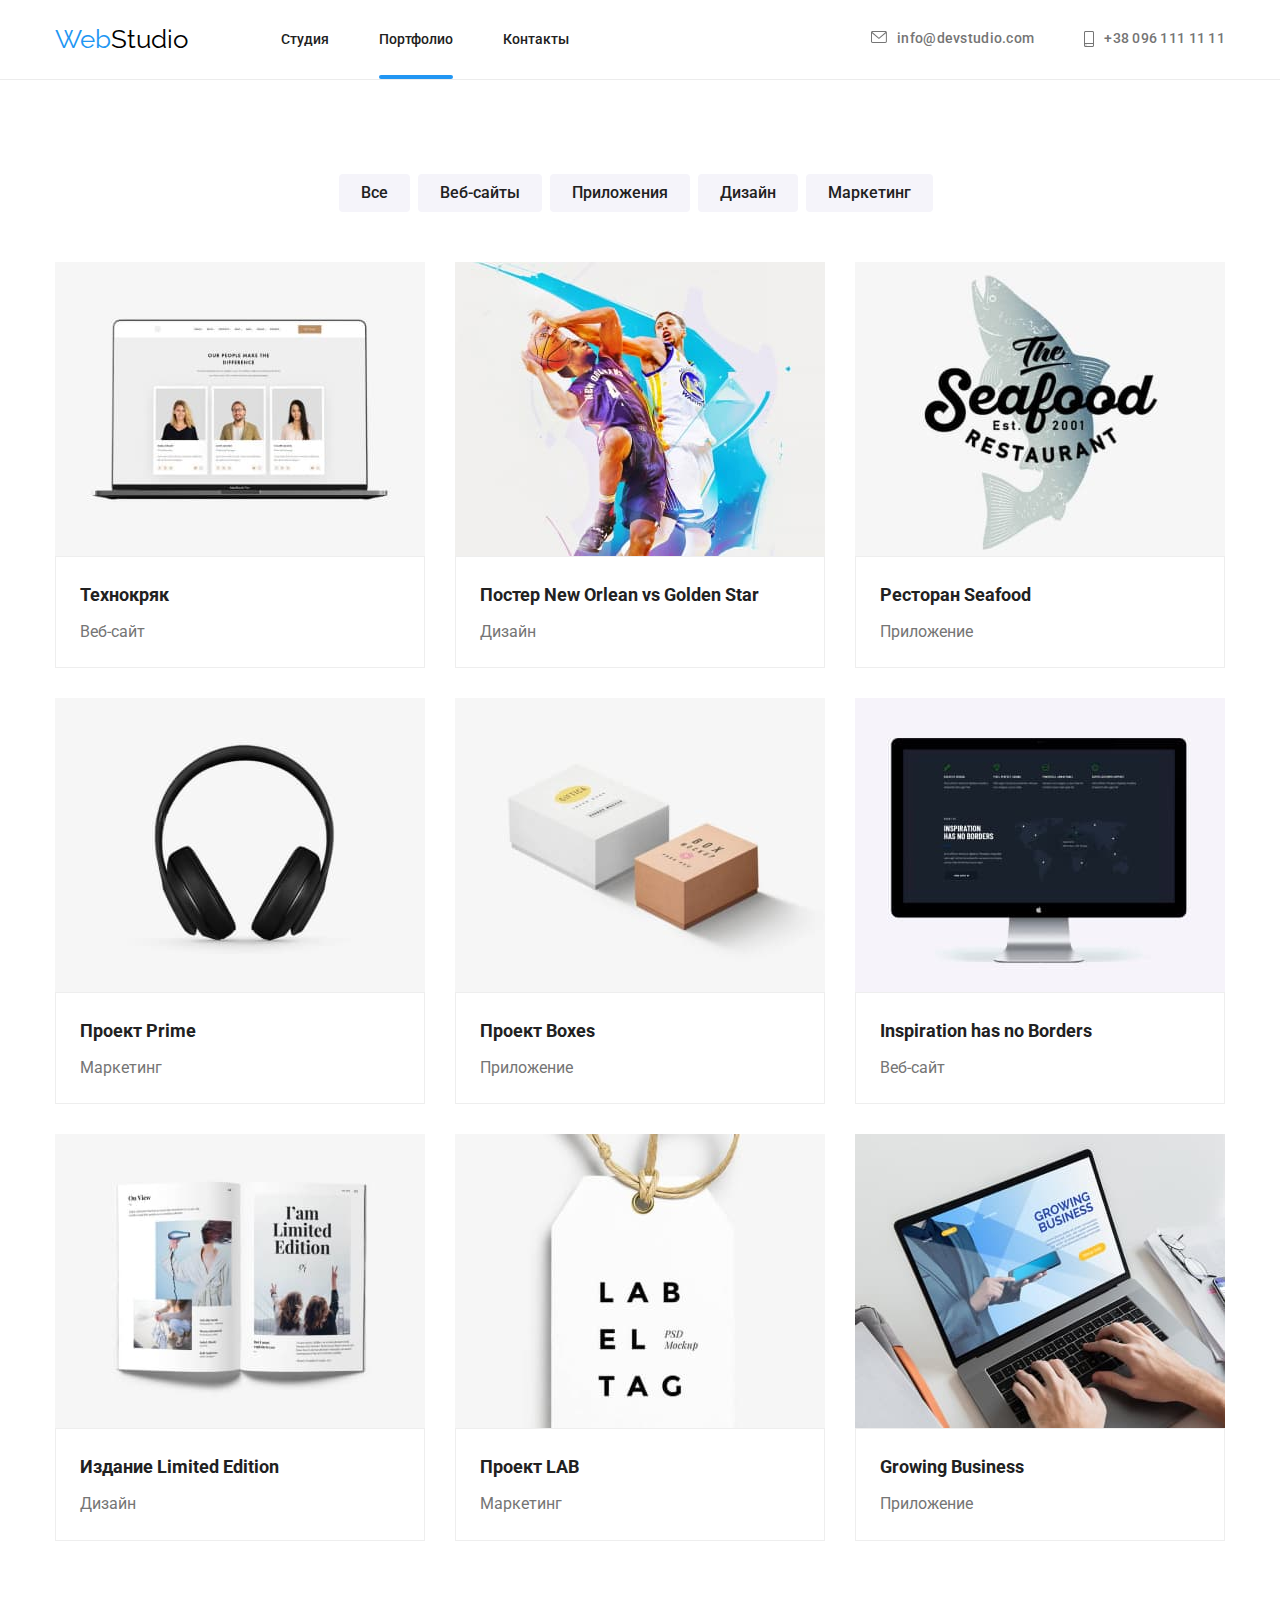
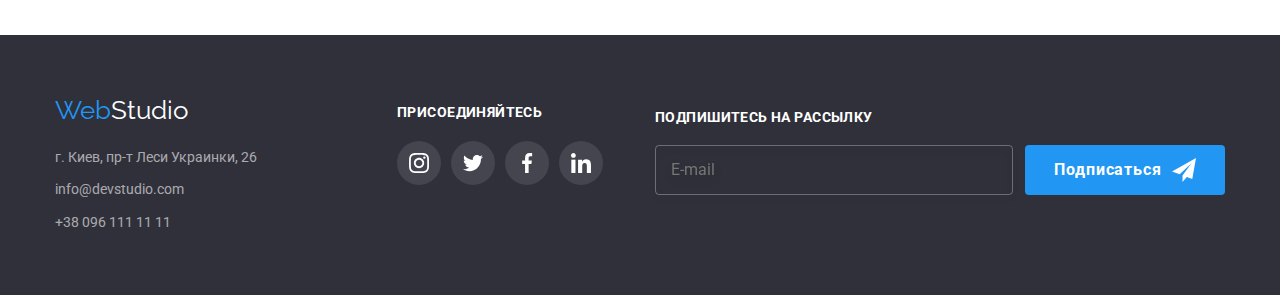
==== commit f00920f0: "Update Footer contacts" ====
--- a/portfolio.html
+++ b/portfolio.html
@@ -46,169 +46,171 @@
         </nav>
     </header>
     <main>
-        <!-- Фільтри -->
-        <section class="filters">
-            <div class="container">
-                <h1 class="filter-title">Filters</h1>
-                <ul class="filters-nav list">
-                    <li><button type="button primary" class="filter">Все</button></li>
-                    <li><button type="button secondary" class="filter">Веб-сайты</button></li>
-                    <li><button type="button secondary" class="filter">Приложения</button></li>
-                    <li><button type="button secondary" class="filter">Дизайн</button></li>
-                    <li><button type="button secondary" class="filter">Маркетинг</button></li>
-                </ul>
-
-                <ul class="samples-list">
-                    <li class="samples">
-                        <div class="sample-thumb">
-                        <img class="project" src="./images/jpg-images/project1.jpg" alt="Web-site" width="370">
-                        
-                        <div class="sample-overlay">
-                            <p>Ресурс предлагает комплексные предложения с разным уровнем функционала и сервисов.
-                            Все это позволит посетителю получить исчерпывающие сведения о компании или частном лице.</p>
-                        </div>
-
-                        </div>
-                        <div class="sample-description">
-                            <h2 class="sample">Технокряк</h2>
-                            <p class="filter-type">Веб-сайт</p>
-                        </div>
-                    </li>
-
-                    <li class="samples">
-                        <div class="sample-thumb">
-                        <img class="project" src="./images/jpg-images/project2.jpg" alt="Poster" width="370">
-                        
-                        <div class="sample-overlay">
-                            <p>Ресурс предлагает комплексные предложения с разным уровнем функционала и сервисов.
-                                Все это позволит посетителю получить исчерпывающие сведения о компании или частном лице.</p>
-                        </div>
-                        </div>
-                        <div class="sample-description">
-                            <h2 class="sample">Постер New Orlean vs Golden Star</h2>
-                            <p class="filter-type">Дизайн</p>
-                        </div>
-                    </li>
-                    <li class="samples">
-                        <div class="sample-thumb">
-                        <img class="project" src="./images/jpg-images/project3.jpg" alt="Application" width="370">
-                        
-                        <div class="sample-overlay">
-                            <p>Ресурс предлагает комплексные предложения с разным уровнем функционала и сервисов.
-                                Все это позволит посетителю получить исчерпывающие сведения о компании или частном лице.</p>
-                        </div>
-                        </div>
-                        <div class="sample-description">
-                            <h2 class="sample">Ресторан Seafood</h2>
-                            <p class="filter-type">Приложение</p>
-                        </div>
-                    </li>
-                    <li class="samples">
-                        <div class="sample-thumb">
-                        <img class="project" src="./images/jpg-images/project4.jpg" alt="Marketing" width="370">
-                        
-                        <div class="sample-overlay">
-                            <p>Ресурс предлагает комплексные предложения с разным уровнем функционала и сервисов.
-                                Все это позволит посетителю получить исчерпывающие сведения о компании или частном лице.</p>
-                        </div>
-                        </div>
-                        <div class="sample-description">
-                            <h2 class="sample">Проект Prime</h2>
-                            <p class="filter-type">Маркетинг</p>
-                        </div>
-                    </li>
-                    <li class="samples">
-                        <div class="sample-thumb">
-                        <img class="project" src="./images/jpg-images/project5.jpg" alt="Application" width="370">
-                        
-                        <div class="sample-overlay">
-                            <p>Ресурс предлагает комплексные предложения с разным уровнем функционала и сервисов.
-                                Все это позволит посетителю получить исчерпывающие сведения о компании или частном лице.</p>
-                        </div>
-                        </div>
-                        <div class="sample-description">
-                            <h2 class="sample">Проект Boxes</h2>
-                            <p class="filter-type">Приложение</p>
-                        </div>
-                    </li>
-                    <li class="samples">
-                        <div class="sample-thumb">
-                        <img class="project" src="./images/jpg-images/project6.jpg" alt="Web-site" width="370">
-                        
-                        <div class="sample-overlay">
-                            <p>Ресурс предлагает комплексные предложения с разным уровнем функционала и сервисов.
-                                Все это позволит посетителю получить исчерпывающие сведения о компании или частном лице.</p>
-                        </div>
-                        </div>
-                        <div class="sample-description">
-                            <h2 class="sample">Inspiration has no Borders</h2>
-                            <p class="filter-type">Веб-сайт</p>
-                        </div>
-                    </li>
-                    <li class="samples">
-                        <div class="sample-thumb">
-                        <img class="project" src="./images/jpg-images/project7.jpg" alt="Design" width="370">
-                        
-                        <div class="sample-overlay">
-                            <p>Ресурс предлагает комплексные предложения с разным уровнем функционала и сервисов.
-                                Все это позволит посетителю получить исчерпывающие сведения о компании или частном лице.</p>
-                        </div>
-                        </div>
-                        <div class="sample-description">
-                            <h2 class="sample">Издание Limited Edition</h2>
-                            <p class="filter-type">Дизайн</p>
-                        </div>
-                    </li>
-                    <li class="samples">
-                        <div class="sample-thumb">
-                        <img class="project" src="./images/jpg-images/project8.jpg" alt="Marketing" width="370">
-                        
-                        <div class="sample-overlay">
-                            <p>Ресурс предлагает комплексные предложения с разным уровнем функционала и сервисов.
-                                Все это позволит посетителю получить исчерпывающие сведения о компании или частном лице.</p>
-                        </div>
-                        </div>
-                        <div class="sample-description">
-                            <h2 class="sample">Проект LAB</h2>
-                            <p class="filter-type">Маркетинг</p>
-                        </div>
-                    </li>
-                    <li class="samples">
-                        <div class="sample-thumb">
-                        <img class="project" src="./images/jpg-images/project9.jpg" alt="Application" width="370">
-                        
-                        <div class="sample-overlay">
-                            <p>Ресурс предлагает комплексные предложения с разным уровнем функционала и сервисов.
-                                Все это позволит посетителю получить исчерпывающие сведения о компании или частном лице.</p>
-                        </div>
-                        </div>
-                        <div class="sample-description">
-                            <h2 class="sample">Growing Business</h2>
-                            <p class="filter-type">Приложение</p>
+        <!----------------------------------------Filters---------------------------- -->
+
+
+                    <section class="filters filters-section">
+                        <div class="container">
+                            <h1 class="filters__title">Filters</h1>
+                            <ul class="filters-list">
+                                <li><button type="button primary" class="filters-list__item">Все</button></li>
+                                <li><button type="button secondary" class="filters-list__item">Веб-сайты</button></li>
+                                <li><button type="button secondary" class="filters-list__item">Приложения</button></li>
+                                <li><button type="button secondary" class="filters-list__item">Дизайн</button></li>
+                                <li><button type="button secondary" class="filters-list__item">Маркетинг</button></li>
+                            </ul>
+
+<ul class="samples-list">
+    <li class="samples-list__item">
+        <div class="samples-box">
+            <img class="samples-box__image" src="./images/jpg-images/project1.jpg" alt="Web-site" width="370">
+            <div class="sample-overlay">
+                <p>Ресурс предлагает комплексные предложения с разным уровнем функционала и сервисов.
+                    Все это позволит посетителю получить исчерпывающие сведения о компании или частном лице.</p>
+            </div>
+        </div>
+        <div class="sample-description">
+            <h2 class="sample-description__title">Технокряк</h2>
+            <p class="sample-description__type">Веб-сайт</p>
+        </div>
+    </li>
+
+
+                    <li class="samples-list__item">
+                        <div class="samples-box">
+                        <img class="samples-box__image" src="./images/jpg-images/project2.jpg" alt="Poster" width="370">                     
+                     <div class="sample-overlay">
+                            <p>Ресурс предлагает комплексные предложения с разным уровнем функционала и сервисов.
+                                Все это позволит посетителю получить исчерпывающие сведения о компании или частном лице.</p>
+                        </div>
+                    </div>
+                     <div class="sample-description">
+                            <h2 class="sample-description__title">Постер New Orlean vs Golden Star</h2>
+                            <p class="sample-description__type">Дизайн</p>
+                        </div>
+                    </li>
+
+                    <li class="samples-list__item">
+                        <div class="samples-box">
+                        <img class="samples-box__image" src="./images/jpg-images/project3.jpg" alt="Application" width="370">
+                        
+                    <div class="sample-overlay">
+                            <p>Ресурс предлагает комплексные предложения с разным уровнем функционала и сервисов.
+                                Все это позволит посетителю получить исчерпывающие сведения о компании или частном лице.</p>
+                        </div>
+                        </div>
+                        <div class="sample-description">
+                            <h2 class="sample-description__title">Ресторан Seafood</h2>
+                            <p class="sample-description__type">Приложение</p>
+                        </div>
+                    </li>
+                    <li class="samples-list__item">
+                        <div class="samples-box">
+                        <img class="samples-box__image" src="./images/jpg-images/project4.jpg" alt="Marketing" width="370">
+                        
+                        <div class="sample-overlay">
+                            <p>Ресурс предлагает комплексные предложения с разным уровнем функционала и сервисов.
+                                Все это позволит посетителю получить исчерпывающие сведения о компании или частном лице.</p>
+                        </div>
+                        </div>
+                        <div class="sample-description">
+                            <h2 class="sample-description__title">Проект Prime</h2>
+                            <p class="sample-description__type">Маркетинг</p>
+                        </div>
+                    </li>
+                    <li class="samples-list__item">
+                        <div class="samples-box">
+                        <img class="samples-box__image" src="./images/jpg-images/project5.jpg" alt="Application" width="370">
+                        
+                        <div class="sample-overlay">
+                            <p>Ресурс предлагает комплексные предложения с разным уровнем функционала и сервисов.
+                                Все это позволит посетителю получить исчерпывающие сведения о компании или частном лице.</p>
+                        </div>
+                        </div>
+                        <div class="sample-description">
+                            <h2 class="sample-description__title">Проект Boxes</h2>
+                            <p class="sample-description__type">Приложение</p>
+                        </div>
+                    </li>
+                    <li class="samples-list__item">
+                        <div class="samples-box">
+                        <img class="samples-box__image" src="./images/jpg-images/project6.jpg" alt="Web-site" width="370">
+                        
+                        <div class="sample-overlay">
+                            <p>Ресурс предлагает комплексные предложения с разным уровнем функционала и сервисов.
+                                Все это позволит посетителю получить исчерпывающие сведения о компании или частном лице.</p>
+                        </div>
+                        </div>
+                        <div class="sample-description">
+                            <h2 class="sample-description__title">Inspiration has no Borders</h2>
+                            <p class="sample-description__type">Веб-сайт</p>
+                        </div>
+                    </li>
+                    <li class="samples-list__item">
+                        <div class="samples-box">
+                        <img class="samples-box__image" src="./images/jpg-images/project7.jpg" alt="Design" width="370">
+                        
+                        <div class="sample-overlay">
+                            <p>Ресурс предлагает комплексные предложения с разным уровнем функционала и сервисов.
+                                Все это позволит посетителю получить исчерпывающие сведения о компании или частном лице.</p>
+                        </div>
+                        </div>
+                        <div class="sample-description">
+                            <h2 class="sample-description__title">Издание Limited Edition</h2>
+                            <p class="sample-description__type">Дизайн</p>
+                        </div>
+                    </li>
+                    <li class="samples-list__item">
+                        <div class="samples-box">
+                        <img class="samples-box__image" src="./images/jpg-images/project8.jpg" alt="Marketing" width="370">
+                        
+                        <div class="sample-overlay">
+                            <p>Ресурс предлагает комплексные предложения с разным уровнем функционала и сервисов.
+                                Все это позволит посетителю получить исчерпывающие сведения о компании или частном лице.</p>
+                        </div>
+                        </div>
+                        <div class="sample-description">
+                            <h2 class="sample-description__title">Проект LAB</h2>
+                            <p class="sample-description__type">Маркетинг</p>
+                        </div>
+                    </li>
+                    <li class="samples-list__item">
+                        <div class="samples-box">
+                        <img class="samples-box__image" src="./images/jpg-images/project9.jpg" alt="Application" width="370">
+                        
+                        <div class="sample-overlay">
+                            <p>Ресурс предлагает комплексные предложения с разным уровнем функционала и сервисов.
+                                Все это позволит посетителю получить исчерпывающие сведения о компании или частном лице.</p>
+                        </div>
+                        </div>
+                        <div class="sample-description">
+                            <h2 class="sample-description__title">Growing Business</h2>
+                            <p class="sample-description__type">Приложение</p>
                         </div>
                     </li>
                 </ul>
             </div>
         </section>
     </main>
+
     <footer class="footer">
         <section class="container footer-nav">
             <div>
                 <a href="./index.html" class="footer-logo">Web</a>
                 <address>
-                    <ul class="footer-contacts">
-                        <li class="address-item"><a
+                    <ul class="footer-contacts list">
+                        <li class="footer-contacts__item"><a
                                 href="https://www.google.com/maps/place/%D0%B1%D1%83%D0%BB%D1%8C%D0%B2%D0%B0%D1%80+%D0%9B%D0%B5%D1%81%D1%96+%D0%A3%D0%BA%D1%80%D0%B0%D1%97%D0%BD%D0%BA%D0%B8,+26,+%D0%9A%D0%B8%D1%97%D0%B2,+%D0%A3%D0%BA%D1%80%D0%B0%D1%97%D0%BD%D0%B0,+02000/@50.4265807,30.5383858,17z/data=!3m1!4b1!4m5!3m4!1s0x40d4cf0e033ecbe9:0x57a4dffefec77da0!8m2!3d50.4265807!4d30.5383858"
-                                target="_blank" class="footer-contact-address">г.
+                                target="_blank" class="footer-contacts__link">г.
                                 Киев, пр-т Леси Украинки, 26</a></li>
-                        <li class="address-item"><a href="mailto:info@devstudio.com"
-                                class="footer-contact-email">info@devstudio.com</a>
-                        </li>
-                        <li class="address-item"><a href="tel:+380961111111" class="footer-contact-tel">+38 096 111 11
+                        <li class="footer-contacts__item"><a href="mailto:info@devstudio.com"
+                                class="footer-contacts__link">info@devstudio.com</a></li>
+                        <li class="footer-contacts__item"><a href="tel:+380961111111" class="footer-contacts__link">+38 096 111 11
                                 11</a></li>
                     </ul>
                 </address>
-            </div>
+                </div>
+
             <div class="join-us">
             <section class="join-us">
                 <p class="join-title">Присоединяйтесь</p>
--- a/css/styles.css
+++ b/css/styles.css
@@ -183,7 +183,7 @@
     padding-bottom: 200px;
 }
 
-.order-title {
+.order__title {
     text-align: center;
     margin: 0 auto;
     /* padding-bottom: 30px;
@@ -492,17 +492,20 @@
     display: flex;
 }
 
-.works {
+.works{
     padding-top: 94px;
     padding-bottom: 94px;
 
 }
-
-.works-list .work:not(:last-child) {
+.works-list__item:not(:last-child){
     margin-right: 30px;
 }
 
-.work-title {
+/* .works-list .work:not(:last-child) {
+    margin-right: 30px;
+} */
+
+.works-section__title {
     text-align: center;
     color: var(--title-text-color);
     font-weight: 700;
@@ -512,18 +515,18 @@
     margin-top: 0;
 }
 
-.work-thumb{
+.works-thumb{
     position:relative;
 }
 
-.work-sample{
+.works-list__image{
     display: block;
 }
 
-.work-item{
+.works-list__box{
 display: flex;
 justify-content: center;
-position: absolute;
+/* position: absolute; */
 bottom: 0;
 left: 0;
 width: 370px;
@@ -532,7 +535,7 @@
 }
 
 
-.work-item-title{
+.works-list__title{
 font-size: 14px;
 font-weight: 700;
 line-height: 1.14;
@@ -543,16 +546,15 @@
 margin: 0;
 }
 
-
-
-/* our team */
-
-.team-list {
+/*------------------------------------------- Our team ------------------------------- */
+
+
+.team-list{
     display: flex;
     flex-wrap: wrap;
 }
 
-.team-title {
+.team__title {
     text-align: center;
     color: var(--title-text-color);
     font-weight: 700;
@@ -562,28 +564,32 @@
     margin-top: 0;
 }
 
-.team-members {
+.team {
     background-color: var(--team-bg-color);
     padding-top: 94px;
     padding-bottom: 94px;
 
 }
 
-.team-member {
+.team-list__member {
     width: calc(100% -3*30/4);
     box-shadow: 0px 1px 3px rgba(0, 0, 0, 0.12), 0px 1px 1px rgba(0, 0, 0, 0.14), 0px 2px 1px rgba(0, 0, 0, 0.2);
     border-radius: 0px 0px 4px 4px;
 }
 
-.person {
+.team-list__image {
     display: block;
     width: 270px;
     height: 260px;
 }
 
-.team-list .team-member:not(:last-child) {
+.team-list__member:not(:last-child){
     margin-right: 30px;
 }
+
+/* .team-list .team-member:not(:last-child) {
+    margin-right: 30px;
+} */
 
 .specialist {
     display: block;
@@ -594,20 +600,7 @@
     border-radius: 0px 0px 4px 4px;
 }
 
-.specialist-links {
-    display: flex;
-    margin-left: 32px;
-}
-
-.specialist-links .social-link {
-    fill: var(--icon-fill);
-}
-
-.specialist-links .social-link:not(:last-child) {
-    margin-right: 10px;
-}
-
-.name {
+.specialist__name {
     color: var(--title-text-color);
     /* height: 19px; */
     margin-top: 0;
@@ -617,7 +610,7 @@
     line-height: 1.19;
 }
 
-.position {
+.specialist__role {
     margin-top: 10px;
     margin-bottom: 0;
     padding-bottom: 16px;
@@ -625,6 +618,59 @@
     line-height: 1.19;
 }
 
+
+.specialist-links {
+    display: flex;
+    margin-left: 32px;
+}
+
+.specialist-links__item{
+    fill: var(--icon-fill);
+}
+
+.specialist-links__item:not(:last-child) {
+    margin-right: 10px;
+}
+
+
+/* .social-link {
+    fill: var(--primary-white-color);
+}
+
+.social-link:not(:last-child) {
+    margin-right: 10px;
+}
+
+.join-list .social-link:not(:last-child) {
+    margin-right: 10px;
+} */
+
+.icon-link {
+    display: flex;
+    justify-content: center;
+    align-items: center;
+    width: 44px;
+    height: 44px;
+    background: rgba(255, 255, 255, 0.1);
+    border-radius: 50%;
+    margin-left: auto;
+    margin-right: auto;
+    fill: var(--grey-text-color);
+    transition-duration: 250ms;
+    transition-timing-function: cubic-bezier(0.4, 0, 0.2, 1);
+}
+
+.icon-link:hover,
+.icon-link:focus {
+    fill: var(--primary-white-color);
+    background-color: var(--accent-color);
+    border-radius: 50%;
+}
+
+
+
+
+
 /* --------Clients------- */
 
 .clients {
@@ -634,7 +680,7 @@
     padding-bottom: 94px;
 }
 
-.clients-title {
+.clients__title {
     text-align: center;
     color: var(--title-text-color);
     font-weight: 700;
@@ -651,12 +697,12 @@
     align-items: center;
 }
 
-.clients-list .clients-item:not(:last-child) {
+.clients-list__item{
+    width: 170px;
+}
+
+.clients-list__item:not(:last-child) {
     margin-right: 30px;
-}
-
-.clients-item {
-    width: 170px;
 }
 
 .button-client {
@@ -685,14 +731,14 @@
     justify-content: center;
 }
 
-/* filters */
+/* ----------------------------------------------------Filters------------------------------------------------------------ */
 
 .filters {
     padding-top: 94px;
     padding-bottom: 94px;
 }
 
-.filter {
+.filters-list__item {
     display: inline-block;
     padding: 6px 22px;
     /* height: 38px; */
@@ -711,24 +757,24 @@
     transition-timing-function: cubic-bezier(0.4, 0, 0.2, 1);
 }
 
-.filter:hover,
-.filter:focus {
+.filters-list__item:hover,
+.filters-list__item:focus {
     color: var(--primary-white-color);
     background-color: var(--accent-color);
 }
 
-.filter-title {
+.filters__title {
     display: none;
 }
 
-.filters-nav {
+.filters-list {
     display: flex;
     justify-content: center;
     margin-bottom: 50px;
 }
 
 
-.filter-type {
+.sample-description__type {
     font-size: 16px;
     line-height: 1.9;
     margin-top: 0;
@@ -740,7 +786,7 @@
     flex-wrap: wrap;
 }
 
-.samples {
+.samples-list__item {
     margin-right: 30px;
     margin-bottom: 30px;
     flex-basis: calc((100% - 60px) / 3);
@@ -748,15 +794,15 @@
     background: var(--primary-white-color);
 }
 
-.samples:nth-of-type(3n) {
+.samples-list__item:nth-of-type(3n) {
     margin-right: 0;
 }
 
-.samples:nth-last-child(-n + 3) {
+.samples-list__item:nth-last-child(-n + 3) {
     margin-bottom: 0;
 }
 
-.sample {
+.sample-description__title {
     color: var(--title-text-color);
     font-weight: 700;
     font-size: 18px;
@@ -765,7 +811,7 @@
     margin-top: 0;
 }
 
-.sample-thumb{
+.samples-box{
     position: relative;
     width: 370px;
     height:294px;
@@ -775,7 +821,7 @@
     cursor: pointer;  
 }
 
-.sample-thumb:hover .sample-overlay{
+.samples-box:hover .sample-overlay{
     transform: translateX(0);
     opacity: 0.8;
 }
@@ -801,13 +847,9 @@
     color: var(--primary-white-color);
 }
 
-.samples:hover,
-.samples:focus {
+.samples-list__item:hover,
+.samples-list__item:focus {
     box-shadow: 0px 1px 1px rgba(0, 0, 0, 0.12), 0px 4px 4px rgba(0, 0, 0, 0.06), 1px 4px 6px rgba(0, 0, 0, 0.16);
-}
-
-.samples img {
-    display: block;
 }
 
 .sample-description {
@@ -816,15 +858,17 @@
     border: 1px solid var(--secondary-border-color);
 }
 
-.project {
+.samples-box__image {
     width: 370px;
     height: 294px;
 }
-
+/* .samples-box__image {
+    display: block;
+} */
 
 /* our features */
 
-.our-features {
+.features-section__title {
     margin: 0;
     display: none;
 }
@@ -834,7 +878,7 @@
     width: 1200px;
 }
 
-.feature-titles {
+.features-section__box {
     display: flex;
     flex-wrap: wrap;
     justify-content: space-between;
@@ -843,14 +887,14 @@
 
 }
 
-.features {
+.features-section{
     padding-top: 94px;
     margin: 0;
     display: flex;
     justify-content: space-between;
 }
 
-.feature::before {
+.features-list__item::before {
     display: block;
     content: "";
     width: 270px;
@@ -879,12 +923,11 @@
     background-image: url(../images/icons/SVG-light/astronaut-icon-copy.svg);
 }
 
-
-.features-list .feature:not(:last-child) {
+.features-list__item:not(:last-child) {
     margin-right: 30px;
 }
 
-.feature-title {
+.features-list__title {
     color: var(--title-text-color);
     font-weight: 700;
     font-size: 14px;
@@ -895,7 +938,8 @@
     letter-spacing: 0.03em;
 }
 
-.feature-text {
+
+.features-list__text {
     margin-top: 10px;
     margin-bottom: 0;
     font-size: 14px;
@@ -920,7 +964,7 @@
     margin-top: 20px;
 }
 
-.footer-contact-address {
+.footer-contacts__address {
     color: var(--primary-white-color);
     font-size: 14px;
     line-height: 1.7;
@@ -930,8 +974,8 @@
     transition-timing-function: cubic-bezier(0.4, 0, 0.2, 1);
 }
 
-.footer-contact-tel,
-.footer-contact-email {
+.footer-contacts__link
+ {
     color: var(--secondary-white-color);
     font-size: 14px;
     line-height: 1.7;
@@ -941,12 +985,13 @@
     transition-timing-function: cubic-bezier(0.4, 0, 0.2, 1);
 }
 
-.footer-contacts a:hover,
-.footer-contacts a:focus {
-    color: var(--accent-color);
-}
-
-.address-item:not(:last-child) {
+.footer-contacts__link:hover,
+.footer-contacts__link:focus
+{
+color: var(--accent-color);
+}
+
+.footer-contacts__item:not(:last-child) {
     margin-bottom: 9px;
 }
 
@@ -983,6 +1028,8 @@
     display: flex;
     align-items: center;
 }
+
+
 
 .social-link {
     fill: var(--primary-white-color);
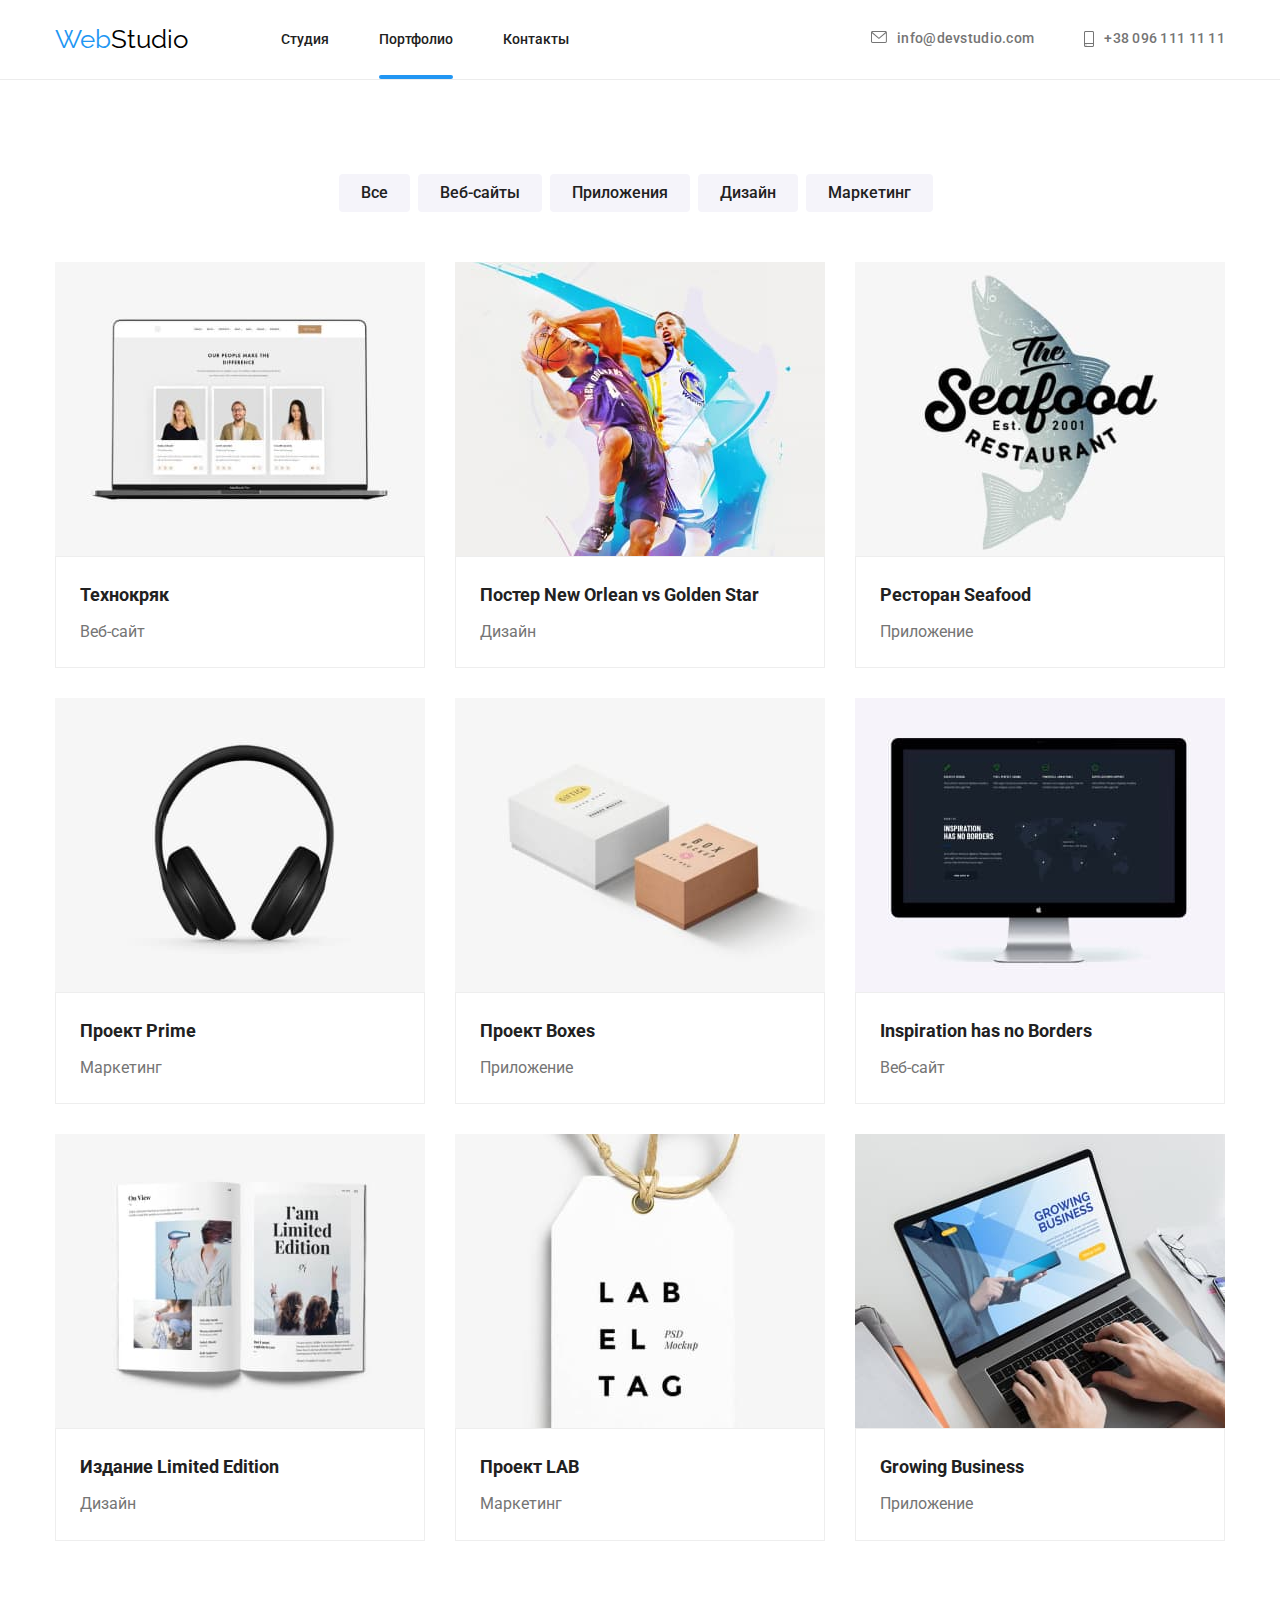
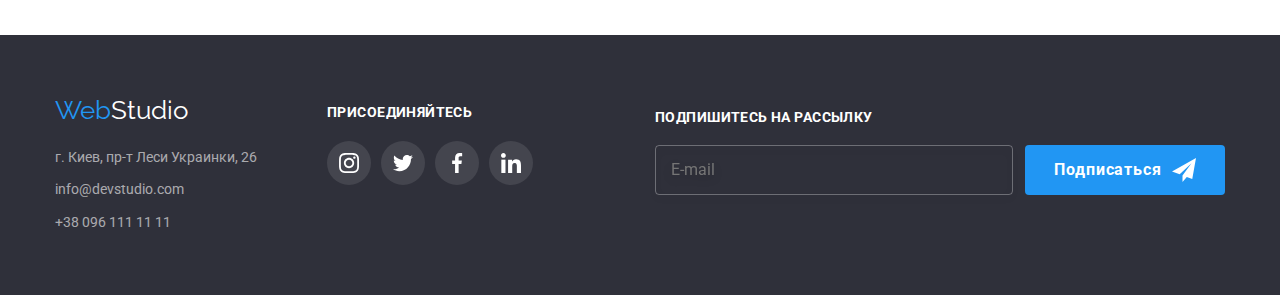
==== commit a642d2e1: "Update Join and Subscription sections" ====
--- a/portfolio.html
+++ b/portfolio.html
@@ -209,15 +209,14 @@
                                 11</a></li>
                     </ul>
                 </address>
-                </div>
-
-            <div class="join-us">
-            <section class="join-us">
-                <p class="join-title">Присоединяйтесь</p>
-                <ul class="join-list">
+            </div>
+
+        <div class="join-box">
+            <p class="join-box__title">Присоединяйтесь</p>
+                <ul class="join-box__list">
                     <li class="social-link">
                         <a class="icon-link" href="./images/icons/symbol-defs.svg#icon-instagram">
-                            <svg class="social-icon" width="20" height="20">
+                            <svg width="20" height="20">
                                 <use href="./images/icons/symbol-defs.svg#icon-instagram">
                                 </use>
                             </svg>
@@ -225,45 +224,45 @@
                     </li>
                     <li class="social-link">
                         <a class="icon-link" href="./images/icons/symbol-defs.svg#icon-twitter">
-                            <svg class="social-icon" width="20" height="20">
+                            <svg width="20" height="20">
                                 <use href="./images/icons/symbol-defs.svg#icon-twitter"></use>
                             </svg>
                         </a>
                     </li>
                     <li class="social-link">
                         <a class="icon-link" href="./images/icons/symbol-defs.svg#icon-facebook">
-                            <svg class="social-icon" width="20" height="20">
+                            <svg width="20" height="20">
                                 <use href="./images/icons/symbol-defs.svg#icon-facebook"></use>
                             </svg>
                         </a>
                     </li>
                     <li class="social-link">
                         <a class="icon-link" href="./images/icons/symbol-defs.svg#icon-linkedin">
-                            <svg class="social-icon" width="20" height="20">
+                            <svg width="20" height="20">
                                 <use href="images/icons/symbol-defs.svg#icon-linkedin"></use>
                             </svg>
                         </a>
                     </li>
                 </ul>
-            </div>
-            <div class="subscription">
-               <p class="subscription-text">Подпишитесь на рассылку
-                 <form class="subscription-form" name="subscription-form" autocomplete="off">
-                   <label class="subscription-label">
-                       <input placeholder="E-mail" type="email" name="email" class="email" />
-
-                         <button type="button" class="subscription-submit">Подписаться
-                        <svg width="24" height="24" class="subscribe-icon">
-                    <use width="24" height="24" href="./images/icons/symbol-defs.svg#icon-icon-send"></use>
+        </div>
+
+        <div class="subscription">
+            <p class="subscription__title">Подпишитесь на рассылку
+            <form class="subscription__form" name="subscription-form" autocomplete="off">
+                <label class="subscription__label">
+                    <input placeholder="E-mail" type="email" name="email" class="subscription__email" />
+        
+                    <button type="button" class="subscription__submit">Подписаться
+                        <svg width="24" height="24" class="subscribtion__icon">
+                            <use href="./images/icons/symbol-defs.svg#icon-icon-send"></use>
                         </svg>
-                  </button>
+                    </button>
                 </label>
               </form>
             </p>
-         </div>
-        </div>
-      </div>
+        </div>
+    
     </section>
-    </footer>
+</footer>
 </body>
 </html>--- a/css/styles.css
+++ b/css/styles.css
@@ -633,18 +633,6 @@
 }
 
 
-/* .social-link {
-    fill: var(--primary-white-color);
-}
-
-.social-link:not(:last-child) {
-    margin-right: 10px;
-}
-
-.join-list .social-link:not(:last-child) {
-    margin-right: 10px;
-} */
-
 .icon-link {
     display: flex;
     justify-content: center;
@@ -1009,11 +997,11 @@
     color: var(--primary-white-color);
 }
 
-.join-us {
+.join-box {
     margin-left: 70px;
 }
 
-.join-title {
+.join-box__title {
     font-weight: 700;
     font-size: 14px;
     line-height: 1.14;
@@ -1024,20 +1012,22 @@
     margin-bottom: 20px;
 }
 
-.join-list {
+.join-box__list {
     display: flex;
     align-items: center;
 }
 
-
-
+.social-link:not(:last-child) {
+    margin-right: 10px;
+}
+
+
+/* .join-list .social-link:not(:last-child) {
+    margin-right: 10px;
+} */
 .social-link {
     fill: var(--primary-white-color);
-}
-
-.join-list .social-link:not(:last-child) {
-    margin-right: 10px;
-}
+} 
 
 .icon-link {
     display: flex;
@@ -1067,7 +1057,7 @@
     margin-left: auto;
 }
 
-.subscription-text {
+.subscription__title {
     font-weight: 700;
     font-size: 14px;
     line-height: 16px;
@@ -1077,12 +1067,12 @@
     margin-bottom: 20px;
     color: var(--primary-white-color);
 }
-.subscription-label {
+.subscription__label {
     display: flex;
     margin: 0;
 }
 
-.email {
+.subscription__email {
     display: block;
     font-weight: 400;
     font-size: 16px;
@@ -1102,14 +1092,14 @@
 }
 
 
-.subscribe-icon {
+.subscribtion__icon {
     margin-left: 10px;
     fill: var(--primary-white-color);
     width: 24px;
     height: 24px;
     }
 
- .subscription-submit {
+ .subscription__submit {
     display: flex;
     justify-content: center;
     align-items: center;
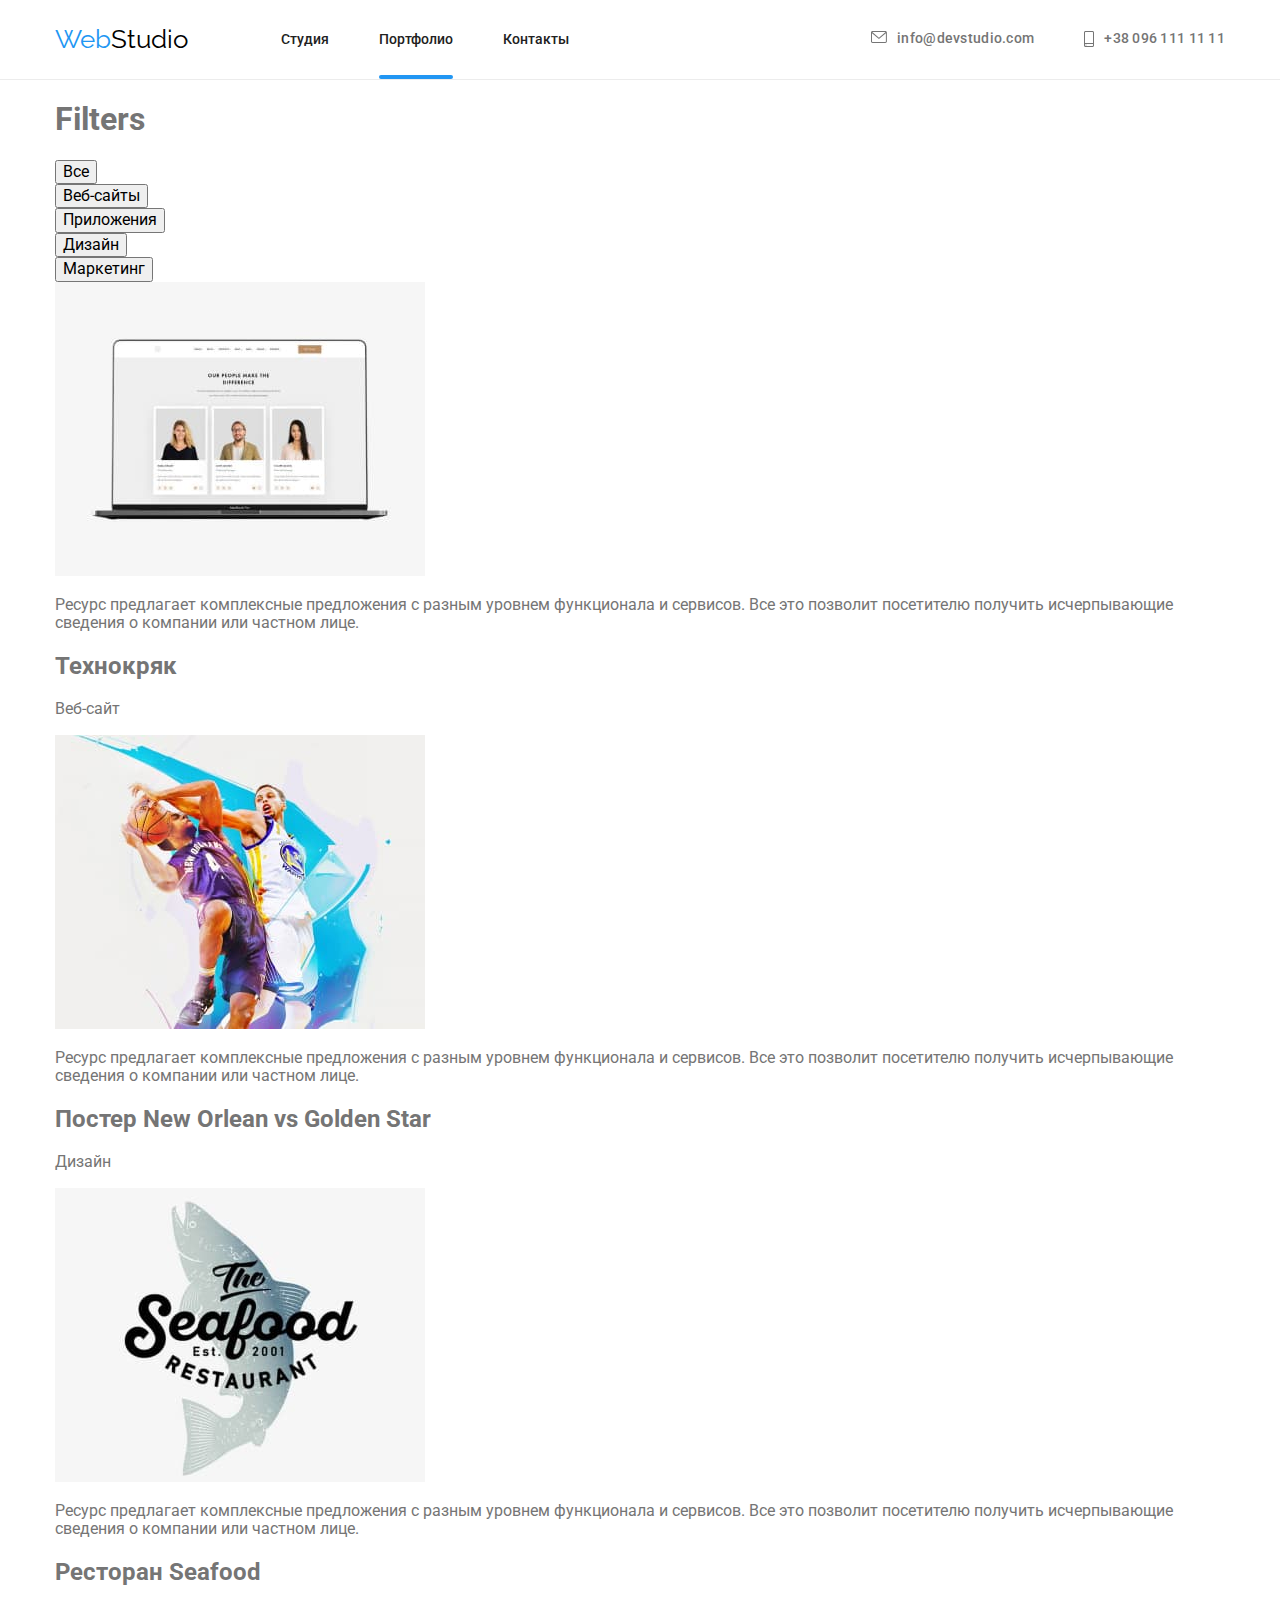
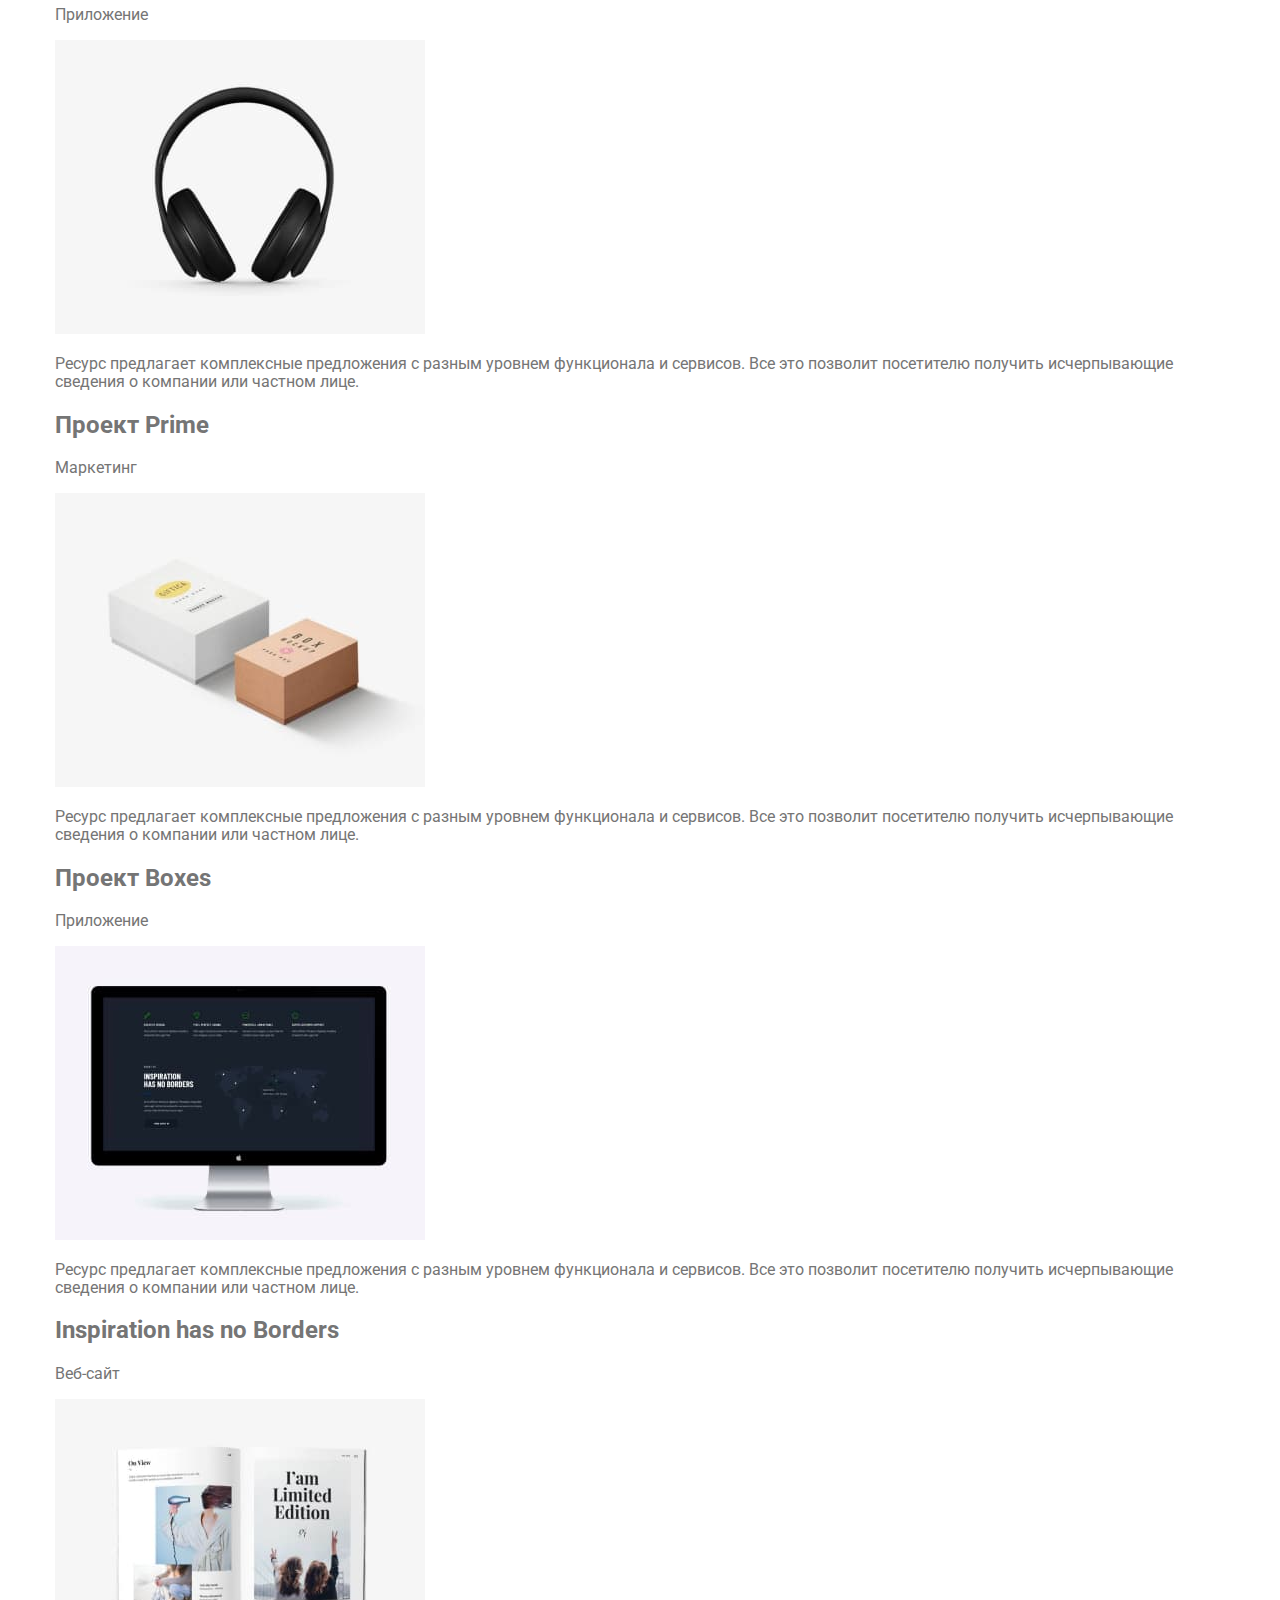
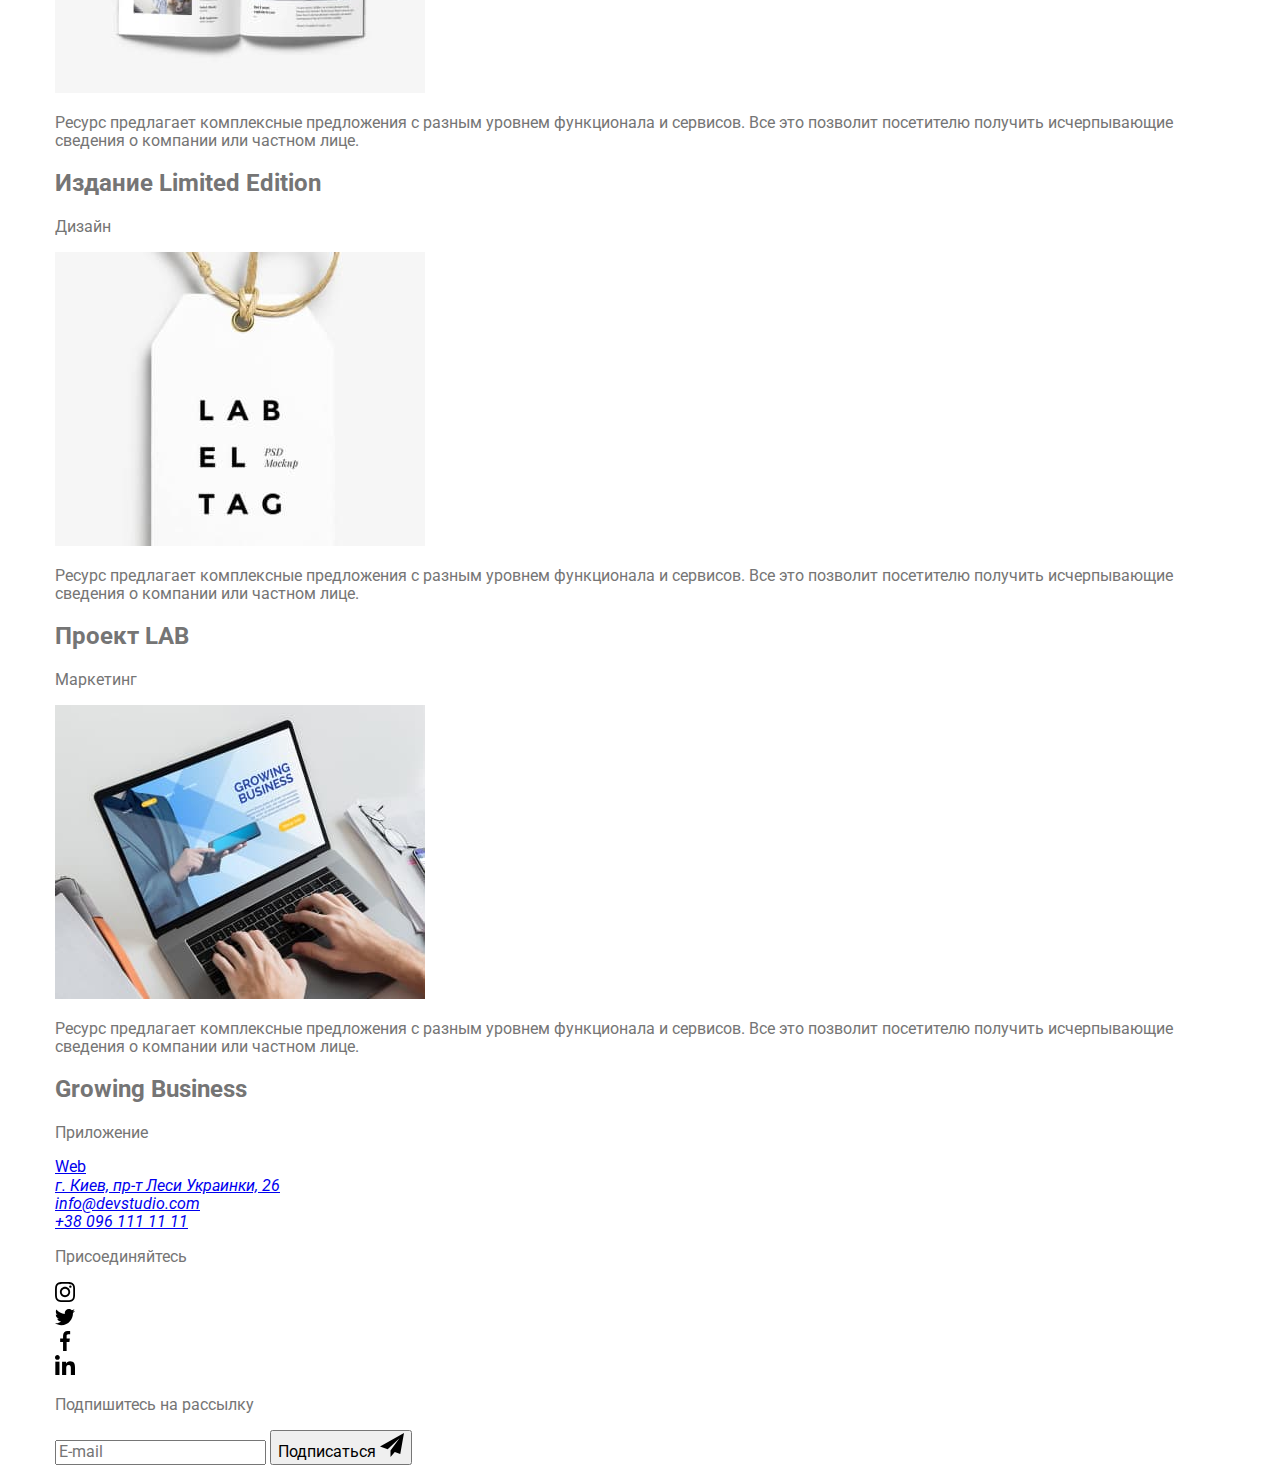
==== commit 8e432d6b: "Update html" ====
--- a/portfolio.html
+++ b/portfolio.html
@@ -12,7 +12,8 @@
         rel="stylesheet">
     <link rel="stylesheet"
         href="https://cdnjs.cloudflare.com/ajax/libs/modern-normalize/1.1.0/modern-normalize.min.css">
-    <link rel="stylesheet" href="./css/styles.css">
+    <!-- <link rel="stylesheet" href="./css/styles.css"> -->
+    <link rel="stylesheet" href="./css/main.min.css">
 </head>
 
 <body>
--- a/css/styles.css
+++ b/css/styles.css
@@ -231,7 +231,7 @@
 }
 
 
-.close-button {
+.modal__close {
     position: absolute;
     display: flex;
     justify-content: center;
@@ -260,7 +260,7 @@
     border: 1px solid transparent;
 }
 
-.callback {
+.modal__title {
     margin-top: 0;
     margin-bottom: 12px;
     font-weight: 700;
@@ -276,7 +276,7 @@
 transition: border 250ms var(--timing-function);
 }
 
-.input-title{
+.form-field__title{
 width: 100%;
 top: 50%;
 left: 0;
@@ -290,7 +290,7 @@
 text-align: left;
 }
 
-.form-input{
+.form-field__input{
     display: block;
     width: 100%;
     height:40px;
@@ -305,24 +305,24 @@
    
 }
 
-.form-input:focus-within,
-.form-input:hover{
+.form-field__input:focus-within,
+.form-field__input:hover{
     border: 1px solid var(--accent-color);
 }
 
-.input-icon {
+.form-field__icon {
     position: absolute;
     top: 30px;
     left: 10px;
     transition: border 250ms var(--timing-function);
 }
 
-.form-field:focus-within .input-icon,
-.form-field:hover .input-icon{
+.form-field:focus-within .form-field__icon,
+.form-field:hover .form-field__icon{
 fill: var(--accent-color);
 }
 
-.textarea-field {
+.form-field__textarea {
     outline: none;
     resize: none;
     justify-content: center;
@@ -338,18 +338,18 @@
 
 }
 
-.textarea-field:focus,
- .textarea-field:hover{
+.form-field__textarea:focus,
+ .form-field__textarea:hover{
     border: 1px solid var(--accent-color);
 }
 
-  .checkbox {
+  .modal-agreement {
     display: block;
     position: relative;
     
 }
 
-.input-checkbox{
+.modal__input{
     width: 16px;
     height: 15px;
 }
@@ -362,7 +362,7 @@
     margin-left: -16px;
 }
 
-.input-checkbox:checked + .fake{
+.modal__input:checked + .fake{
     /* background-color: var(--accent-color); */
     /* background-image:url(../images/icons/symbol-defs.svg#icon-icon-check1) ; */
     /* background-size: contain;
@@ -371,7 +371,7 @@
 
 }
 
-.contract-checkbox {
+.modal__box{
     display: flex;
     justify-content: center;
     align-items: center;
@@ -400,32 +400,32 @@
     transition: border 250ms var(--timing-function), background 250ms var(--timing-function);
     }
 
-.input-checkbox:checked+.checkbox-icon {
+.modal__input:checked+.checkbox-icon {
     background-color: var(--accent-color);
     background-origin: border-box;
     border-color: var(--accent-color);
     fill: var(--primary-white-color);
 }
 
-.input-checkbox:checked+.checkbox-icon:focus,
-.input-checkbox:checked+.checkbox-icon:hover {
+.modal__input:checked+.checkbox-icon:focus,
+.modal__input:checked+.checkbox-icon:hover {
 background-color: var(--accent-color);
 }
 
 
 
-.text-checkbox {
+.modal__text {
     font-size: 14px;
     line-height: 1.71;
     color: var(--primary-text-color);
 }
 
-.checkbox-link {
+.modal__link {
     color: var(--accent-color);
     text-decoration: underline;
 }
 
-.form-button{
+.form__button{
     border: none;
     background-color: var(--accent-color);
     color: var(--primary-white-color);
@@ -440,13 +440,6 @@
     cursor: pointer;
     /* transition: border 250ms var(--timing-function), background 250ms var(--timing-function); */
 }
-
-/* .form-button:hover,
-.form-button:focus {
-color: var(--primary-white-color);
-background-color: var(--accent-color);
-box-shadow: 0px 4px 4px rgba(0, 0, 0, 0.15);
-} */
 
 
 /* Заказать услугу */
--- a/css/main.min.css
+++ b/css/main.min.css
@@ -0,0 +1 @@
+body{font-family:Roboto,sans-serif;background-color:var(--primary-white-color);color:var(--primary-text-color)}.container{padding-left:15px;padding-right:15px;margin-left:auto;margin-right:auto;width:1200px}ul{list-style:none;padding:0;margin:0}:root{--primary-text-color: #757575;--title-text-color: #212121;--accent-color: rgb(33, 150, 243);--primary-white-color: #FFFFFF;--button-color: #F5F4FA;--secondary-white-color: rgba(255, 255, 255, 0.6);--footer-color: #2F303A;--logo-text-color: #000000;--team-bg-color: #f5f4fa;--secondary-border-color: #eeeeee;--order-background: #C4C4C4;--border-color: #ECECEC;--icon-fill: rgba(175, 177, 184, 1);--backdrop-background: rgba(0, 0, 0, 0.2);--timing-function: cubic-bezier(0.4, 0, 0.2, 1)}header{border-bottom:1px solid var(--border-color);padding:24px 0}.main-nav{display:flex;align-items:center}.logo{color:var(--accent-color);font-family:Raleway,sans-serif;font-size:26px;line-height:1.19;text-decoration:none}.logo::after{content:"Studio";color:var(--logo-text-color)}.site-nav{display:flex;margin-left:93px}.site-nav__item:not(:last-child){margin-right:50px}.site-nav__link{padding-top:32px;padding-bottom:32px;position:relative;font-weight:500;font-size:14px;line-height:1.14;color:var(--title-text-color);text-decoration:none;transition-duration:250ms;transition-timing-function:cubic-bezier(0.4, 0, 0.2, 1)}.site-nav__link:hover,.site-nav__link:focus{color:var(--accent-color)}.site-nav__link-current::after{position:absolute;bottom:0;left:0;content:"";display:inline-block;width:100%;height:4px;background:#2196f3;border-radius:2px}.contacts{display:flex;margin-left:auto}.contact__link{display:flex}.contact__item:not(:last-child){margin-right:50px}.contact__image{margin-right:10px}.contact__link{display:flex;color:var(--primary-text-color);fill:var(--primary-text-color);font-weight:500;font-size:14px;line-height:1.14;letter-spacing:.02em;text-decoration:none;transition-duration:250ms;transition-timing-function:cubic-bezier(0.4, 0, 0.2, 1)}.contact__link:hover,.contact__link:focus{color:var(--accent-color);fill:var(--accent-color)}.filters-nav .link{color:var(--accent-color);transition-duration:250ms;transition-timing-function:cubic-bezier(0.4, 0, 0.2, 1)}.filters-nav .link:hover,.filters-nav .link:focus{color:var(--accent-color)}.link.current{color:var(--accent-color)}.order{height:600px;max-width:1600px;margin-left:auto;margin-right:auto;background-image:linear-gradient(to right, rgba(47, 48, 58, 0.4), rgba(47, 48, 58, 0.4)),url(../images/jpg-images/order-image.jpg);background-repeat:no-repeat;background-position:center;background-size:cover;text-align:center;padding-top:200px;padding-bottom:200px}.order__title{text-align:center;margin:0 auto;margin-bottom:30px;font-weight:900;font-size:44px;line-height:1.36;letter-spacing:.06em;text-transform:uppercase;color:var(--primary-white-color);width:696px}.backdrop{z-index:3;position:fixed;top:0;left:0;width:100%;height:100%;background-color:var(--backdrop-background);transition:opacity 250ms cubic-bezier(0.4, 0, 0.2, 1);opacity:1}.backdrop.is-hidden{opacity:0;pointer-events:none}.modal{display:inline-block;position:absolute;top:50%;left:50%;transform:translate(-50%, -50%);min-width:528px;max-height:581px;border-radius:4px;padding:40px;background:var(--primary-white-color);border-radius:4px}.modal__close{position:absolute;display:flex;justify-content:center;align-items:center;right:8px;top:8px;border-radius:50%;cursor:pointer;width:30px;height:30px;border:1px solid var(--border-color);background-color:var(--primary-white-color);color:var(--accent-color);transition:fill 250ms var(--timing-function)}.close-icon:hover,.close-icon:focus{fill:var(--accent-color)}.close-icon{fill:var(--logo-text-color);width:15px;height:15px;border:1px solid rgba(0,0,0,0)}.modal__title{margin-top:0;margin-bottom:12px;font-weight:700;font-size:20px;line-height:1.15;text-align:center;letter-spacing:.03em;color:var(--title-text-color)}.form-field{position:relative;margin-bottom:10px;transition:border 250ms var(--timing-function)}.form-field__title{width:100%;top:50%;left:0;display:block;margin-bottom:4px;font-weight:400;font-size:12px;line-height:1.16;letter-spacing:.01em;color:var(--primary-text-color);text-align:left}.form-field__input{display:block;width:100%;height:40px;margin:0;padding:10px 30px 10px 40px;font:inherit;border:1px solid rgba(33,33,33,.2);border-radius:4px;cursor:pointer;outline:none;transition:border 250ms var(--timing-function)}.form-field__input:focus-within,.form-field__input:hover{border:1px solid var(--accent-color)}.form-field__icon{position:absolute;top:30px;left:10px;transition:border 250ms var(--timing-function)}.form-field:focus-within .form-field__icon,.form-field:hover .form-field__icon{fill:var(--accent-color)}.form-field__textarea{outline:none;resize:none;justify-content:center;padding:16px 12px;width:448px;height:120px;margin-top:4px;border:1px solid rgba(33,33,33,.2);transition:border 250ms var(--timing-function);cursor:pointer;border-radius:4px}.form-field__textarea:focus,.form-field__textarea:hover{border:1px solid var(--accent-color)}.modal-agreement{display:block;position:relative}.modal__input{width:16px;height:15px}.fake{display:inline-block;width:16px;height:15px;border:2px solid #000;border-radius:4px;margin-left:-16px}.modal__input:checked+.fake{border:2px solid var(--accent-color)}.modal__box{display:flex;justify-content:center;align-items:center;font-size:14px;line-height:1.71;letter-spacing:.03em;color:var(--primary-text-color)}.checkbox-icon{display:flex;justify-content:center;align-items:center;margin-right:7px;width:16px;height:15px;top:50%;transform:translateY(-50%);border:2px solid var(--accent-color);border-radius:2px;overflow:hidden;cursor:pointer;background-color:var(--primary-white-color);fill:var(--accent-color);opacity:0;transition:border 250ms var(--timing-function),background 250ms var(--timing-function)}.modal__input:checked+.checkbox-icon{background-color:var(--accent-color);background-origin:border-box;border-color:var(--accent-color);fill:var(--primary-white-color)}.modal__input:checked+.checkbox-icon:focus,.modal__input:checked+.checkbox-icon:hover{background-color:var(--accent-color)}.modal__text{font-size:14px;line-height:1.71;color:var(--primary-text-color)}.modal__link{color:var(--accent-color);text-decoration:underline}.form__button{border:none;background-color:var(--accent-color);color:var(--primary-white-color);width:200px;height:50px;padding:10px 55px;font-weight:700;font-size:16px;line-height:1.88;letter-spacing:.06em;border-radius:4px;cursor:pointer}.button{display:flex;padding:10px 32px;min-width:200px;height:50px;font-family:inherit;color:var(--primary-white-color);background-color:var(--accent-color);font-weight:700;font-size:16px;line-height:1.9;border:none;border-radius:4px;cursor:pointer;letter-spacing:.06em;margin:0 auto}/*# sourceMappingURL=main.min.css.map */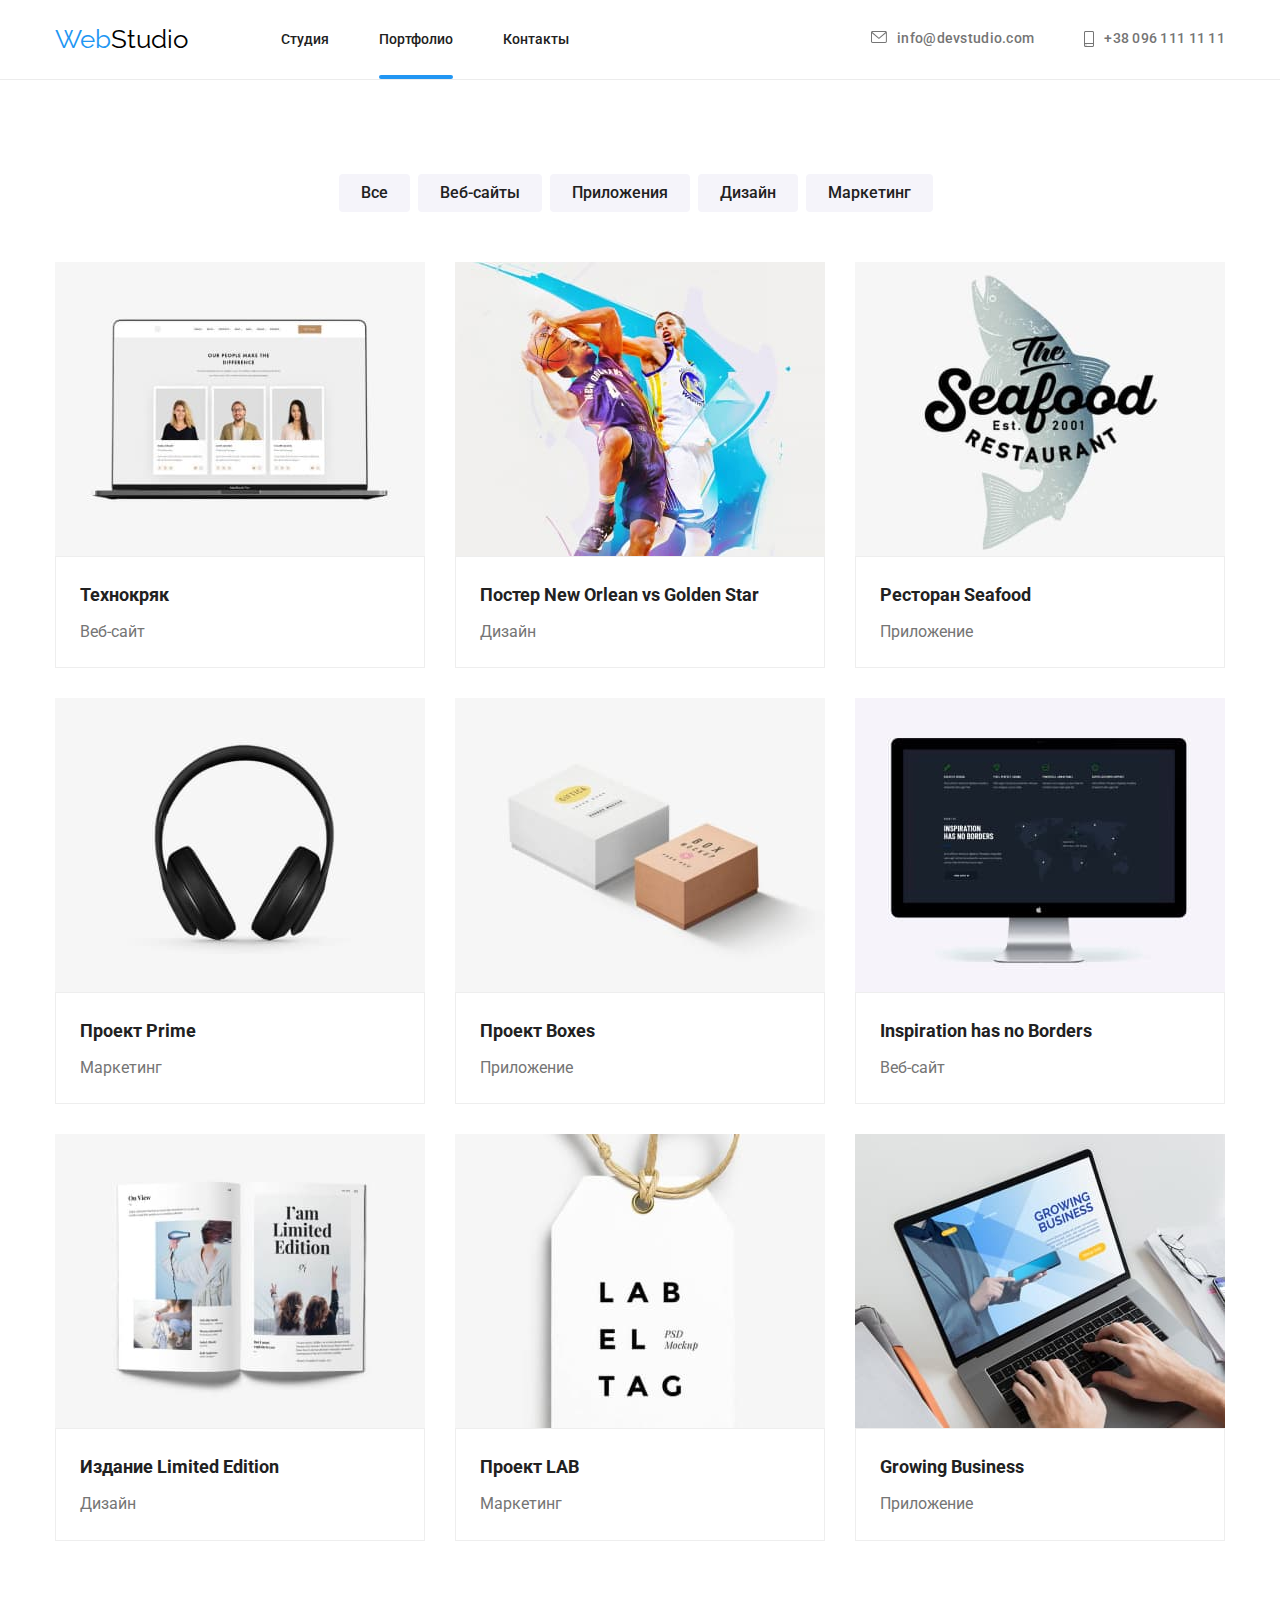
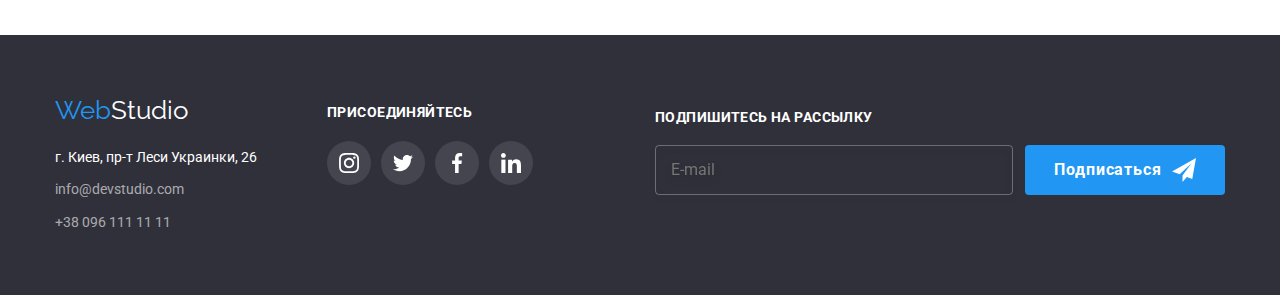
==== commit 7ec732ca: "Update html files" ====
--- a/portfolio.html
+++ b/portfolio.html
@@ -66,7 +66,7 @@
         <div class="samples-box">
             <img class="samples-box__image" src="./images/jpg-images/project1.jpg" alt="Web-site" width="370">
             <div class="sample-overlay">
-                <p>Ресурс предлагает комплексные предложения с разным уровнем функционала и сервисов.
+                <p class="sample-overlay__text">Ресурс предлагает комплексные предложения с разным уровнем функционала и сервисов.
                     Все это позволит посетителю получить исчерпывающие сведения о компании или частном лице.</p>
             </div>
         </div>
@@ -81,7 +81,7 @@
                         <div class="samples-box">
                         <img class="samples-box__image" src="./images/jpg-images/project2.jpg" alt="Poster" width="370">                     
                      <div class="sample-overlay">
-                            <p>Ресурс предлагает комплексные предложения с разным уровнем функционала и сервисов.
+                            <p class="sample-overlay__text">Ресурс предлагает комплексные предложения с разным уровнем функционала и сервисов.
                                 Все это позволит посетителю получить исчерпывающие сведения о компании или частном лице.</p>
                         </div>
                     </div>
@@ -96,7 +96,7 @@
                         <img class="samples-box__image" src="./images/jpg-images/project3.jpg" alt="Application" width="370">
                         
                     <div class="sample-overlay">
-                            <p>Ресурс предлагает комплексные предложения с разным уровнем функционала и сервисов.
+                            <p class="sample-overlay__text">Ресурс предлагает комплексные предложения с разным уровнем функционала и сервисов.
                                 Все это позволит посетителю получить исчерпывающие сведения о компании или частном лице.</p>
                         </div>
                         </div>
@@ -110,7 +110,7 @@
                         <img class="samples-box__image" src="./images/jpg-images/project4.jpg" alt="Marketing" width="370">
                         
                         <div class="sample-overlay">
-                            <p>Ресурс предлагает комплексные предложения с разным уровнем функционала и сервисов.
+                            <p class="sample-overlay__text">Ресурс предлагает комплексные предложения с разным уровнем функционала и сервисов.
                                 Все это позволит посетителю получить исчерпывающие сведения о компании или частном лице.</p>
                         </div>
                         </div>
@@ -124,7 +124,7 @@
                         <img class="samples-box__image" src="./images/jpg-images/project5.jpg" alt="Application" width="370">
                         
                         <div class="sample-overlay">
-                            <p>Ресурс предлагает комплексные предложения с разным уровнем функционала и сервисов.
+                            <p class="sample-overlay__text">Ресурс предлагает комплексные предложения с разным уровнем функционала и сервисов.
                                 Все это позволит посетителю получить исчерпывающие сведения о компании или частном лице.</p>
                         </div>
                         </div>
@@ -138,7 +138,7 @@
                         <img class="samples-box__image" src="./images/jpg-images/project6.jpg" alt="Web-site" width="370">
                         
                         <div class="sample-overlay">
-                            <p>Ресурс предлагает комплексные предложения с разным уровнем функционала и сервисов.
+                            <p class="sample-overlay__text">Ресурс предлагает комплексные предложения с разным уровнем функционала и сервисов.
                                 Все это позволит посетителю получить исчерпывающие сведения о компании или частном лице.</p>
                         </div>
                         </div>
@@ -152,7 +152,7 @@
                         <img class="samples-box__image" src="./images/jpg-images/project7.jpg" alt="Design" width="370">
                         
                         <div class="sample-overlay">
-                            <p>Ресурс предлагает комплексные предложения с разным уровнем функционала и сервисов.
+                            <p class="sample-overlay__text">Ресурс предлагает комплексные предложения с разным уровнем функционала и сервисов.
                                 Все это позволит посетителю получить исчерпывающие сведения о компании или частном лице.</p>
                         </div>
                         </div>
@@ -166,7 +166,7 @@
                         <img class="samples-box__image" src="./images/jpg-images/project8.jpg" alt="Marketing" width="370">
                         
                         <div class="sample-overlay">
-                            <p>Ресурс предлагает комплексные предложения с разным уровнем функционала и сервисов.
+                            <p class="sample-overlay__text">Ресурс предлагает комплексные предложения с разным уровнем функционала и сервисов.
                                 Все это позволит посетителю получить исчерпывающие сведения о компании или частном лице.</p>
                         </div>
                         </div>
@@ -180,7 +180,7 @@
                         <img class="samples-box__image" src="./images/jpg-images/project9.jpg" alt="Application" width="370">
                         
                         <div class="sample-overlay">
-                            <p>Ресурс предлагает комплексные предложения с разным уровнем функционала и сервисов.
+                            <p class="sample-overlay__text">Ресурс предлагает комплексные предложения с разным уровнем функционала и сервисов.
                                 Все это позволит посетителю получить исчерпывающие сведения о компании или частном лице.</p>
                         </div>
                         </div>
@@ -202,7 +202,7 @@
                     <ul class="footer-contacts list">
                         <li class="footer-contacts__item"><a
                                 href="https://www.google.com/maps/place/%D0%B1%D1%83%D0%BB%D1%8C%D0%B2%D0%B0%D1%80+%D0%9B%D0%B5%D1%81%D1%96+%D0%A3%D0%BA%D1%80%D0%B0%D1%97%D0%BD%D0%BA%D0%B8,+26,+%D0%9A%D0%B8%D1%97%D0%B2,+%D0%A3%D0%BA%D1%80%D0%B0%D1%97%D0%BD%D0%B0,+02000/@50.4265807,30.5383858,17z/data=!3m1!4b1!4m5!3m4!1s0x40d4cf0e033ecbe9:0x57a4dffefec77da0!8m2!3d50.4265807!4d30.5383858"
-                                target="_blank" class="footer-contacts__link">г.
+                                target="_blank" class="footer-contacts__address">г.
                                 Киев, пр-т Леси Украинки, 26</a></li>
                         <li class="footer-contacts__item"><a href="mailto:info@devstudio.com"
                                 class="footer-contacts__link">info@devstudio.com</a></li>
--- a/css/main.min.css
+++ b/css/main.min.css
@@ -1 +1 @@
-body{font-family:Roboto,sans-serif;background-color:var(--primary-white-color);color:var(--primary-text-color)}.container{padding-left:15px;padding-right:15px;margin-left:auto;margin-right:auto;width:1200px}ul{list-style:none;padding:0;margin:0}:root{--primary-text-color: #757575;--title-text-color: #212121;--accent-color: rgb(33, 150, 243);--primary-white-color: #FFFFFF;--button-color: #F5F4FA;--secondary-white-color: rgba(255, 255, 255, 0.6);--footer-color: #2F303A;--logo-text-color: #000000;--team-bg-color: #f5f4fa;--secondary-border-color: #eeeeee;--order-background: #C4C4C4;--border-color: #ECECEC;--icon-fill: rgba(175, 177, 184, 1);--backdrop-background: rgba(0, 0, 0, 0.2);--timing-function: cubic-bezier(0.4, 0, 0.2, 1)}header{border-bottom:1px solid var(--border-color);padding:24px 0}.main-nav{display:flex;align-items:center}.logo{color:var(--accent-color);font-family:Raleway,sans-serif;font-size:26px;line-height:1.19;text-decoration:none}.logo::after{content:"Studio";color:var(--logo-text-color)}.site-nav{display:flex;margin-left:93px}.site-nav__item:not(:last-child){margin-right:50px}.site-nav__link{padding-top:32px;padding-bottom:32px;position:relative;font-weight:500;font-size:14px;line-height:1.14;color:var(--title-text-color);text-decoration:none;transition-duration:250ms;transition-timing-function:cubic-bezier(0.4, 0, 0.2, 1)}.site-nav__link:hover,.site-nav__link:focus{color:var(--accent-color)}.site-nav__link-current::after{position:absolute;bottom:0;left:0;content:"";display:inline-block;width:100%;height:4px;background:#2196f3;border-radius:2px}.contacts{display:flex;margin-left:auto}.contact__link{display:flex}.contact__item:not(:last-child){margin-right:50px}.contact__image{margin-right:10px}.contact__link{display:flex;color:var(--primary-text-color);fill:var(--primary-text-color);font-weight:500;font-size:14px;line-height:1.14;letter-spacing:.02em;text-decoration:none;transition-duration:250ms;transition-timing-function:cubic-bezier(0.4, 0, 0.2, 1)}.contact__link:hover,.contact__link:focus{color:var(--accent-color);fill:var(--accent-color)}.filters-nav .link{color:var(--accent-color);transition-duration:250ms;transition-timing-function:cubic-bezier(0.4, 0, 0.2, 1)}.filters-nav .link:hover,.filters-nav .link:focus{color:var(--accent-color)}.link.current{color:var(--accent-color)}.order{height:600px;max-width:1600px;margin-left:auto;margin-right:auto;background-image:linear-gradient(to right, rgba(47, 48, 58, 0.4), rgba(47, 48, 58, 0.4)),url(../images/jpg-images/order-image.jpg);background-repeat:no-repeat;background-position:center;background-size:cover;text-align:center;padding-top:200px;padding-bottom:200px}.order__title{text-align:center;margin:0 auto;margin-bottom:30px;font-weight:900;font-size:44px;line-height:1.36;letter-spacing:.06em;text-transform:uppercase;color:var(--primary-white-color);width:696px}.backdrop{z-index:3;position:fixed;top:0;left:0;width:100%;height:100%;background-color:var(--backdrop-background);transition:opacity 250ms cubic-bezier(0.4, 0, 0.2, 1);opacity:1}.backdrop.is-hidden{opacity:0;pointer-events:none}.modal{display:inline-block;position:absolute;top:50%;left:50%;transform:translate(-50%, -50%);min-width:528px;max-height:581px;border-radius:4px;padding:40px;background:var(--primary-white-color);border-radius:4px}.modal__close{position:absolute;display:flex;justify-content:center;align-items:center;right:8px;top:8px;border-radius:50%;cursor:pointer;width:30px;height:30px;border:1px solid var(--border-color);background-color:var(--primary-white-color);color:var(--accent-color);transition:fill 250ms var(--timing-function)}.close-icon:hover,.close-icon:focus{fill:var(--accent-color)}.close-icon{fill:var(--logo-text-color);width:15px;height:15px;border:1px solid rgba(0,0,0,0)}.modal__title{margin-top:0;margin-bottom:12px;font-weight:700;font-size:20px;line-height:1.15;text-align:center;letter-spacing:.03em;color:var(--title-text-color)}.form-field{position:relative;margin-bottom:10px;transition:border 250ms var(--timing-function)}.form-field__title{width:100%;top:50%;left:0;display:block;margin-bottom:4px;font-weight:400;font-size:12px;line-height:1.16;letter-spacing:.01em;color:var(--primary-text-color);text-align:left}.form-field__input{display:block;width:100%;height:40px;margin:0;padding:10px 30px 10px 40px;font:inherit;border:1px solid rgba(33,33,33,.2);border-radius:4px;cursor:pointer;outline:none;transition:border 250ms var(--timing-function)}.form-field__input:focus-within,.form-field__input:hover{border:1px solid var(--accent-color)}.form-field__icon{position:absolute;top:30px;left:10px;transition:border 250ms var(--timing-function)}.form-field:focus-within .form-field__icon,.form-field:hover .form-field__icon{fill:var(--accent-color)}.form-field__textarea{outline:none;resize:none;justify-content:center;padding:16px 12px;width:448px;height:120px;margin-top:4px;border:1px solid rgba(33,33,33,.2);transition:border 250ms var(--timing-function);cursor:pointer;border-radius:4px}.form-field__textarea:focus,.form-field__textarea:hover{border:1px solid var(--accent-color)}.modal-agreement{display:block;position:relative}.modal__input{width:16px;height:15px}.fake{display:inline-block;width:16px;height:15px;border:2px solid #000;border-radius:4px;margin-left:-16px}.modal__input:checked+.fake{border:2px solid var(--accent-color)}.modal__box{display:flex;justify-content:center;align-items:center;font-size:14px;line-height:1.71;letter-spacing:.03em;color:var(--primary-text-color)}.checkbox-icon{display:flex;justify-content:center;align-items:center;margin-right:7px;width:16px;height:15px;top:50%;transform:translateY(-50%);border:2px solid var(--accent-color);border-radius:2px;overflow:hidden;cursor:pointer;background-color:var(--primary-white-color);fill:var(--accent-color);opacity:0;transition:border 250ms var(--timing-function),background 250ms var(--timing-function)}.modal__input:checked+.checkbox-icon{background-color:var(--accent-color);background-origin:border-box;border-color:var(--accent-color);fill:var(--primary-white-color)}.modal__input:checked+.checkbox-icon:focus,.modal__input:checked+.checkbox-icon:hover{background-color:var(--accent-color)}.modal__text{font-size:14px;line-height:1.71;color:var(--primary-text-color)}.modal__link{color:var(--accent-color);text-decoration:underline}.form__button{border:none;background-color:var(--accent-color);color:var(--primary-white-color);width:200px;height:50px;padding:10px 55px;font-weight:700;font-size:16px;line-height:1.88;letter-spacing:.06em;border-radius:4px;cursor:pointer}.button{display:flex;padding:10px 32px;min-width:200px;height:50px;font-family:inherit;color:var(--primary-white-color);background-color:var(--accent-color);font-weight:700;font-size:16px;line-height:1.9;border:none;border-radius:4px;cursor:pointer;letter-spacing:.06em;margin:0 auto}/*# sourceMappingURL=main.min.css.map */+body{font-family:Roboto,sans-serif;background-color:var(--primary-white-color);color:var(--primary-text-color)}.container{padding-left:15px;padding-right:15px;margin-left:auto;margin-right:auto;width:1200px}ul{list-style:none;padding:0;margin:0}:root{--primary-text-color: #757575;--title-text-color: #212121;--accent-color: rgb(33, 150, 243);--primary-white-color: #FFFFFF;--button-color: #F5F4FA;--secondary-white-color: rgba(255, 255, 255, 0.6);--footer-color: #2F303A;--logo-text-color: #000000;--team-bg-color: #f5f4fa;--secondary-border-color: #eeeeee;--order-background: #C4C4C4;--border-color: #ECECEC;--icon-fill: rgba(175, 177, 184, 1);--backdrop-background: rgba(0, 0, 0, 0.2);--timing-function: cubic-bezier(0.4, 0, 0.2, 1)}header{border-bottom:1px solid var(--border-color);padding:24px 0}.main-nav{display:flex;align-items:center}.logo{color:var(--accent-color);font-family:Raleway,sans-serif;font-size:26px;line-height:1.19;text-decoration:none}.logo::after{content:"Studio";color:var(--logo-text-color)}.site-nav{display:flex;margin-left:93px}.site-nav__item:not(:last-child){margin-right:50px}.site-nav__link{padding-top:32px;padding-bottom:32px;position:relative;font-weight:500;font-size:14px;line-height:1.14;color:var(--title-text-color);text-decoration:none;transition-duration:250ms;transition-timing-function:cubic-bezier(0.4, 0, 0.2, 1)}.site-nav__link:hover,.site-nav__link:focus{color:var(--accent-color)}.site-nav__link-current::after{position:absolute;bottom:0;left:0;content:"";display:inline-block;width:100%;height:4px;background:#2196f3;border-radius:2px}.contacts{display:flex;margin-left:auto}.contact__link{display:flex}.contact__item:not(:last-child){margin-right:50px}.contact__image{margin-right:10px}.contact__link{display:flex;color:var(--primary-text-color);fill:var(--primary-text-color);font-weight:500;font-size:14px;line-height:1.14;letter-spacing:.02em;text-decoration:none;transition-duration:250ms;transition-timing-function:cubic-bezier(0.4, 0, 0.2, 1)}.contact__link:hover,.contact__link:focus{color:var(--accent-color);fill:var(--accent-color)}.order{height:600px;max-width:1600px;margin-left:auto;margin-right:auto;background-image:linear-gradient(to right, rgba(47, 48, 58, 0.4), rgba(47, 48, 58, 0.4)),url(../images/jpg-images/order-image.jpg);background-repeat:no-repeat;background-position:center;background-size:cover;text-align:center;padding-top:200px;padding-bottom:200px}.order__title{text-align:center;margin:0 auto;margin-bottom:30px;font-weight:900;font-size:44px;line-height:1.36;letter-spacing:.06em;text-transform:uppercase;color:var(--primary-white-color);width:696px}.backdrop{z-index:3;position:fixed;top:0;left:0;width:100%;height:100%;background-color:var(--backdrop-background);transition:opacity 250ms cubic-bezier(0.4, 0, 0.2, 1);opacity:1}.backdrop.is-hidden{opacity:0;pointer-events:none}.modal{display:inline-block;position:absolute;top:50%;left:50%;transform:translate(-50%, -50%);min-width:528px;max-height:581px;border-radius:4px;padding:40px;background:var(--primary-white-color);border-radius:4px}.modal__close{position:absolute;display:flex;justify-content:center;align-items:center;right:8px;top:8px;border-radius:50%;cursor:pointer;width:30px;height:30px;border:1px solid var(--border-color);background-color:var(--primary-white-color);color:var(--accent-color);transition:fill 250ms var(--timing-function)}.close-icon:hover,.close-icon:focus{fill:var(--accent-color)}.close-icon{fill:var(--logo-text-color);width:15px;height:15px;border:1px solid rgba(0,0,0,0)}.modal__title{margin-top:0;margin-bottom:12px;font-weight:700;font-size:20px;line-height:1.15;text-align:center;letter-spacing:.03em;color:var(--title-text-color)}.form-field{position:relative;margin-bottom:10px;transition:border 250ms var(--timing-function)}.form-field__title{width:100%;top:50%;left:0;display:block;margin-bottom:4px;font-weight:400;font-size:12px;line-height:1.16;letter-spacing:.01em;color:var(--primary-text-color);text-align:left}.form-field__input{display:block;width:100%;height:40px;margin:0;padding:10px 30px 10px 40px;font:inherit;border:1px solid rgba(33,33,33,.2);border-radius:4px;cursor:pointer;outline:none;transition:border 250ms var(--timing-function)}.form-field__input:focus-within,.form-field__input:hover{border:1px solid var(--accent-color)}.form-field__icon{position:absolute;top:30px;left:10px;transition:border 250ms var(--timing-function)}.form-field:focus-within .form-field__icon,.form-field:hover .form-field__icon{fill:var(--accent-color)}.form-field__textarea{outline:none;resize:none;justify-content:center;padding:16px 12px;width:448px;height:120px;margin-top:4px;border:1px solid rgba(33,33,33,.2);transition:border 250ms var(--timing-function);cursor:pointer;border-radius:4px}.form-field__textarea:focus,.form-field__textarea:hover{border:1px solid var(--accent-color)}.modal-agreement{display:block;position:relative}.modal__input{width:16px;height:15px}.fake{display:inline-block;width:16px;height:15px;border:2px solid #000;border-radius:4px;margin-left:-16px}.modal__input:checked+.fake{border:2px solid var(--accent-color)}.modal__box{display:flex;justify-content:center;align-items:center;font-size:14px;line-height:1.71;letter-spacing:.03em;color:var(--primary-text-color)}.checkbox-icon{display:flex;justify-content:center;align-items:center;margin-right:7px;width:16px;height:15px;top:50%;transform:translateY(-50%);border:2px solid var(--accent-color);border-radius:2px;overflow:hidden;cursor:pointer;background-color:var(--primary-white-color);fill:var(--accent-color);opacity:0;transition:border 250ms var(--timing-function),background 250ms var(--timing-function)}.modal__input:checked+.checkbox-icon{background-color:var(--accent-color);background-origin:border-box;border-color:var(--accent-color);fill:var(--primary-white-color)}.modal__input:checked+.checkbox-icon:focus,.modal__input:checked+.checkbox-icon:hover{background-color:var(--accent-color)}.modal__text{font-size:14px;line-height:1.71;color:var(--primary-text-color)}.modal__link{color:var(--accent-color);text-decoration:underline}.form__button{border:none;background-color:var(--accent-color);color:var(--primary-white-color);width:200px;height:50px;padding:10px 55px;font-weight:700;font-size:16px;line-height:1.88;letter-spacing:.06em;border-radius:4px;cursor:pointer}.button{display:flex;padding:10px 32px;min-width:200px;height:50px;font-family:inherit;color:var(--primary-white-color);background-color:var(--accent-color);font-weight:700;font-size:16px;line-height:1.9;border:none;border-radius:4px;cursor:pointer;letter-spacing:.06em;margin:0 auto}.features-section__title{margin:0;display:none}.features-list{display:flex;width:1200px}.features-section__box{display:flex;flex-wrap:wrap;justify-content:space-between;padding:0;margin:0}.features-section{padding-top:94px;margin:0;display:flex;justify-content:space-between}.features-list__item::before{display:block;content:"";width:270px;height:120px;margin-bottom:30px;background-repeat:no-repeat;background-size:70px;background-position:center;background-color:var(--button-color);border-radius:4px}.icon-antenna::before{background-image:url(../images/icons/SVG-light/antenna-icon-copy.svg)}.icon-clock::before{background-image:url(../images/icons/SVG-light/clock-icon-copy.svg)}.icon-diagram::before{background-image:url(../images/icons/SVG-light/diagram-icon-copy.svg)}.icon-astronaut::before{background-image:url(../images/icons/SVG-light/astronaut-icon-copy.svg)}.features-list__item:not(:last-child){margin-right:30px}.features-list__title{color:var(--title-text-color);font-weight:700;font-size:14px;line-height:1.14;text-transform:uppercase;margin-top:0;margin-bottom:10px;letter-spacing:.03em}.features-list__text{margin-top:10px;margin-bottom:0;font-size:14px;line-height:1.7;letter-spacing:.03em}.works-list{display:flex}.works{padding-top:94px;padding-bottom:94px}.works-list__item:not(:last-child){margin-right:30px}.works-section__title{text-align:center;color:var(--title-text-color);font-weight:700;font-size:36px;line-height:1.17;margin-bottom:50px;margin-top:0}.works-thumb{position:relative}.works-list__image{display:block}.works-list__box{display:flex;justify-content:center;bottom:0;left:0;width:370px;background:rgba(47,48,58,.8);color:var(--primary-white-color)}.works-list__title{font-size:14px;font-weight:700;line-height:1.14;letter-spacing:.03em;text-transform:uppercase;padding-top:27px;padding-bottom:27px;margin:0}.team-list{display:flex;flex-wrap:wrap}.team__title{text-align:center;color:var(--title-text-color);font-weight:700;font-size:36px;line-height:1.17;margin-bottom:50px;margin-top:0}.team{background-color:var(--team-bg-color);padding-top:94px;padding-bottom:94px}.team-list__member{box-shadow:0px 1px 3px rgba(0,0,0,.12),0px 1px 1px rgba(0,0,0,.14),0px 2px 1px rgba(0,0,0,.2);border-radius:0px 0px 4px 4px}.team-list__image{display:block;width:270px;height:260px}.team-list__member:not(:last-child){margin-right:30px}.specialist{display:block;padding-top:30px;padding-bottom:30px;text-align:center;background-color:var(--primary-white-color);border-radius:0px 0px 4px 4px}.specialist__name{color:var(--title-text-color);margin-top:0;margin-bottom:0;font-weight:500;font-size:16px;line-height:1.19}.specialist__role{margin-top:10px;margin-bottom:0;padding-bottom:16px;font-size:16px;line-height:1.19}.specialist-links{display:flex;margin-left:32px}.specialist-links__item{fill:var(--icon-fill)}.specialist-links__item:not(:last-child){margin-right:10px}.icon-link{display:flex;justify-content:center;align-items:center;width:44px;height:44px;background:rgba(255,255,255,.1);border-radius:50%;margin-left:auto;margin-right:auto;fill:var(--grey-text-color);transition-duration:250ms;transition-timing-function:cubic-bezier(0.4, 0, 0.2, 1)}.icon-link:hover,.icon-link:focus{fill:var(--primary-white-color);background-color:var(--accent-color);border-radius:50%}.clients{display:flex;justify-content:center;padding-top:94px;padding-bottom:94px}.clients__title{text-align:center;color:var(--title-text-color);font-weight:700;font-size:36px;line-height:1.17;margin-bottom:50px;margin-top:0;letter-spacing:.03em}.clients-list{display:flex;justify-content:center;align-items:center}.clients-list__item{width:170px}.clients-list__item:not(:last-child){margin-right:30px}.button-client{display:flex;justify-content:center;width:170px;height:92px;border:1px solid var(--icon-fill);fill:var(--icon-fill);border-radius:4px;transition-duration:250ms;transition-timing-function:cubic-bezier(0.4, 0, 0.2, 1)}.button-client:hover,.button-client:focus{fill:var(--accent-color);border:1px solid var(--accent-color)}.button-icon{width:106px;height:60px;margin:16px 32px;color:var(--icon-fill);justify-content:center}.footer{display:flex;margin-top:0;background-color:var(--footer-color);padding-top:60px;padding-bottom:60px}.footer-nav{display:flex}.footer-contacts{margin-top:20px}.footer-contacts__address{color:var(--primary-white-color);font-size:14px;line-height:1.7;text-decoration:none;font-style:normal;transition-duration:250ms;transition-timing-function:cubic-bezier(0.4, 0, 0.2, 1)}.footer-contacts__link{color:var(--secondary-white-color);font-size:14px;line-height:1.7;text-decoration:none;font-style:normal;transition-duration:250ms;transition-timing-function:cubic-bezier(0.4, 0, 0.2, 1)}.footer-contacts__address:hover,.footer-contacts__address:focus{color:var(--accent-color)}.footer-contacts__link:hover,.footer-contacts__link:focus{color:var(--accent-color)}.footer-contacts__item:not(:last-child){margin-bottom:9px}.footer-logo{color:var(--accent-color);font-family:Raleway,sans-serif;font-size:26px;line-height:1.19;text-decoration:none}.footer-logo::after{content:"Studio";color:var(--primary-white-color)}.join-box{margin-left:70px}.join-box__title{font-weight:700;font-size:14px;line-height:1.14;letter-spacing:.03em;text-transform:uppercase;color:var(--primary-white-color);margin-top:10px;margin-bottom:20px}.join-box__list{display:flex;align-items:center}.social-link:not(:last-child){margin-right:10px}.social-link{fill:var(--primary-white-color)}.icon-link{display:flex;justify-content:center;align-items:center;width:44px;height:44px;background:rgba(255,255,255,.1);border-radius:50%;margin-left:auto;margin-right:auto;fill:var(--grey-text-color);transition-duration:250ms;transition-timing-function:cubic-bezier(0.4, 0, 0.2, 1)}.icon-link:hover,.icon-link:focus{fill:var(--primary-white-color);background-color:var(--accent-color);border-radius:50%}.subscription{display:block;margin-right:0;margin-left:auto}.subscription__title{font-weight:700;font-size:14px;line-height:16px;letter-spacing:.03em;text-transform:uppercase;padding:0;margin-bottom:20px;color:var(--primary-white-color)}.subscription__label{display:flex;margin:0}.subscription__email{display:block;font-weight:400;font-size:16px;line-height:1.25;width:358px;height:50px;margin-right:12px;padding:15px 15px;border:1px solid rgba(255,255,255,.3);filter:drop-shadow(0px 4px 4px rgba(0, 0, 0, 0.15));border-radius:4px;color:var(--primary-white-color);background-color:rgba(0,0,0,0)}.subscribtion__icon{margin-left:10px;fill:var(--primary-white-color);width:24px;height:24px}.subscription__submit{display:flex;justify-content:center;align-items:center;min-width:200px;height:50px;font-family:inherit;font-weight:700;font-size:16px;line-height:1.88;letter-spacing:.06em;border:1px solid rgba(0,0,0,0);border-radius:4px;color:var(--primary-white-color);background-color:var(--accent-color);cursor:pointer}.filters{padding-top:94px;padding-bottom:94px}.filters-list__item{display:inline-block;padding:6px 22px;font-family:inherit;color:var(--title-text-color);background-color:var(--button-color);text-align:center;font-weight:500;font-size:16px;line-height:1.6;border:none;border-radius:4px;cursor:pointer;margin-right:8px;transition-duration:250ms;transition-timing-function:cubic-bezier(0.4, 0, 0.2, 1)}.filters-list__item:hover,.filters-list__item:focus{color:var(--primary-white-color);background-color:var(--accent-color)}.filters__title{display:none}.filters-list{display:flex;justify-content:center;margin-bottom:50px}.sample-description__type{font-size:16px;line-height:1.9;margin-top:0;margin-bottom:0}.samples-list{display:flex;flex-wrap:wrap;transition-timing-function:cubic-bezier(0.4, 0, 0.2, 1)}.samples-list__item{margin-right:30px;margin-bottom:30px;flex-basis:calc((100% - 60px)/3);max-width:370px;background:var(--primary-white-color);transition-timing-function:cubic-bezier(0.4, 0, 0.2, 1)}.samples-list__item:nth-of-type(3n){margin-right:0}.samples-list__item:nth-last-child(-n+3){margin-bottom:0}.sample-description__title{color:var(--title-text-color);font-weight:700;font-size:18px;line-height:2;margin-bottom:4px;margin-top:0}.samples-box{position:relative;width:370px;height:294px;overflow:hidden;margin-left:auto;margin-left:auto;cursor:pointer}.samples-box:hover .sample-overlay{transform:translateX(0);opacity:.8}.sample-overlay{position:absolute;top:0;left:0;width:100%;height:100%;background:#2196f3;transform:translateY(100%);transition:250ms cubic-bezier(0.4, 0, 0.2, 1)}.sample-overlay__text{font-weight:400;font-size:18px;line-height:28px;letter-spacing:.03em;margin:63px 24px;color:var(--primary-white-color)}.samples-list__item:hover,.samples-list__item:focus{box-shadow:0px 1px 1px rgba(0,0,0,.12),0px 4px 4px rgba(0,0,0,.06),1px 4px 6px rgba(0,0,0,.16)}.sample-description{display:block;padding:20px 24px 20px 24px;border:1px solid var(--secondary-border-color)}.samples-box__image{width:370px;height:294px}/*# sourceMappingURL=main.min.css.map */